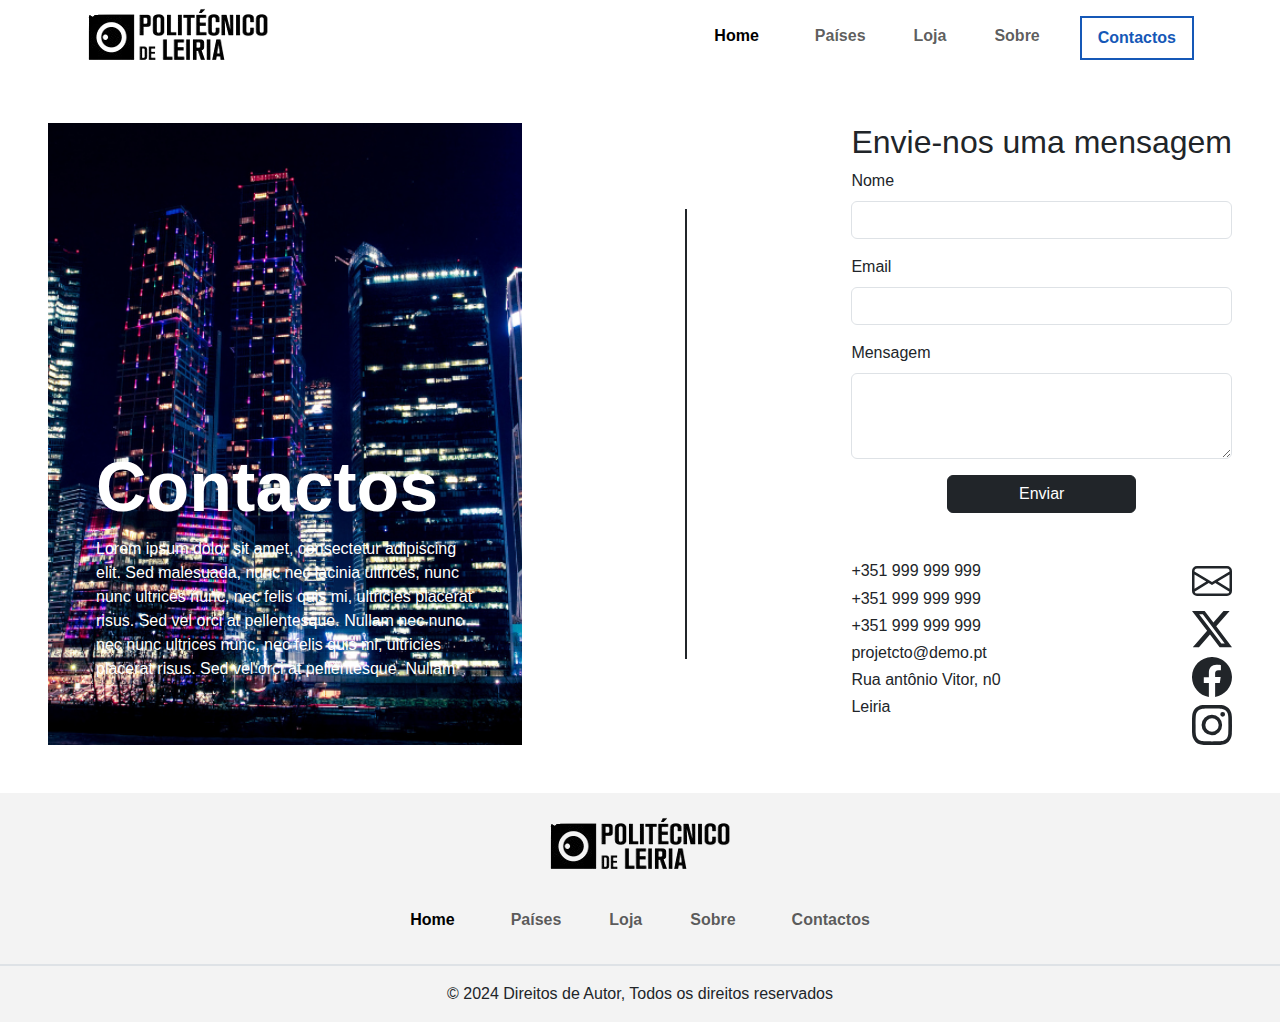
==== contactos.html @ 19bc5bbc ":star: Inicio paises.html" ====
<!DOCTYPE html>
<html>
  <head>
    <meta charset="UTF-8" />
    <meta name="viewport" content="width=device-width, initial-scale=1.0" />
    <title>Descobre os Paises</title>

    <link
      href="https://cdn.jsdelivr.net/npm/bootstrap@5.3.3/dist/css/bootstrap.min.css"
      rel="stylesheet"
    />
    <link rel="stylesheet" href="assets/css/styles.css" />
  </head>

  <body>
    <!-- nav bar menu principal-->
    <nav class="navbar navbar-expand-lg bg-white">
      <div class="container position-relative">
        <div position-absolute start-0>
          <a href="#">
            <img
              src="assets/img/logo.png"
              alt="Instituto Politecnico de Leiria"
          /></a>
        </div>
        <button
          class="navbar-toggler"
          type="button"
          data-bs-toggle="collapse"
          data-bs-target="#navbarNav"
          aria-controls="navbarNav"
          aria-expanded="false"
          aria-label="Toggle navigation"
        >
          <span class="navbar-toggler-icon"></span>
        </button>

        <div class="collapse navbar-collapse">
          <ul id="navbarNav" class="navbar-nav position-absolute end-0 fw-bold">
            <li class="nav-item px-4">
              <a class="nav-link active" aria-current="page" href="#">Home</a>
            </li>
            <li class="nav-item px-3">
              <a class="nav-link" href="#">Países</a>
            </li>
            <li class="nav-item px-3">
              <a class="nav-link" href="#">Loja</a>
            </li>
            <li class="nav-item px-3">
              <a class="nav-link" href="#">Sobre</a>
            </li>
            <li class="nav-item px-3">
              <a id="btcontactos" class="nav-link px-3" href="#">Contactos</a>
            </li>
          </ul>
        </div>
      </div>
    </nav>
    
    
    <!--                                                                 final nav bar -->
    <section class="d-flex flex-column flex-md-row justify-content-between gap-5 p-4 m-4">
        <div class="d-flex flex-column justify-content-end p-5 text-white"
        id="TextoAboutContacto">
          <div>
            <div>
              <h1 id="TextoAboutContactoHeading">Contactos</h1>
            </div>
            <div>
              <p>
                <span class="">
                  Lorem ipsum dolor sit amet, consectetur adipiscing elit. Sed
                  malesuada, nunc nec lacinia ultrices, nunc nunc ultrices nunc, nec
                  felis quis mi, ultricies placerat risus. Sed vel orci at
                  pellentesque. Nullam nec nunc nec nunc ultrices nunc, nec felis quis
                  mi, ultricies placerat risus. Sed vel orci at pellentesque. Nullam
                </span>
              </p>
            </div>
          </div>
        </div>
        <div class="align-content-center">
            <!-- Vertical divider -->
            <div class="border-end border-2 border-dark" id="contactoDivider"></div>
        </div>
        <div>
            <!-- Contactos -->
             <div class="d-flex flex-column">
                <div class="gap-5">
                    <div>
                        <h2>Envie-nos uma mensagem</h2>
                    </div>
                    <form action="contactos.php" method="post">
                        <div class="mb-3">
                            <label for="nome" class="form-label">Nome</label>
                            <input type="text" class="form-control" id="nome" name="nome" required>
                        </div>
                        <div class="mb-3">
                            <label for="email" class="form-label">Email</label>
                            <input type="email" class="form-control" id="email" name="email" required>
                        </div>
                        <div class="mb-3">
                            <label for="mensagem" class="form-label">Mensagem</label>
                            <textarea class="form-control" id="mensagem" name="mensagem" rows="3" required></textarea>
                        </div>
                        <div class="d-flex flex-column align-content-center justify-content-center px-5">
                          <button type="submit" class="btn btn-dark mx-5">Enviar</button>
                        </div>
                    </form>
                </div>
                <div class="d-flex flex-row gap-5 justify-content-between pt-5">
                  <div>
                    <h6>+351 999 999 999</h6>
                    <h6>+351 999 999 999</h6>
                    <h6>+351 999 999 999</h6>
                    <h6>projetcto@demo.pt</h6>
                    <h6>Rua antônio Vitor, n0</h6>
                    <h6>Leiria</h6>
                  </div>
                  <div class="d-flex flex-column gap-2">
                    <div>
                      <svg xmlns="http://www.w3.org/2000/svg" width="40" height="40" fill="currentColor" class="bi bi-envelope" viewBox="0 0 16 16">
                        <path d="M0 4a2 2 0 0 1 2-2h12a2 2 0 0 1 2 2v8a2 2 0 0 1-2 2H2a2 2 0 0 1-2-2zm2-1a1 1 0 0 0-1 1v.217l7 4.2 7-4.2V4a1 1 0 0 0-1-1zm13 2.383-4.708 2.825L15 11.105zm-.034 6.876-5.64-3.471L8 9.583l-1.326-.795-5.64 3.47A1 1 0 0 0 2 13h12a1 1 0 0 0 .966-.741M1 11.105l4.708-2.897L1 5.383z"/>
                      </svg>
                    </div>
                    <div>
                      <svg xmlns="http://www.w3.org/2000/svg" width="40" height="40" fill="currentColor" class="bi bi-twitter-x" viewBox="0 0 16 16">
                        <path d="M12.6.75h2.454l-5.36 6.142L16 15.25h-4.937l-3.867-5.07-4.425 5.07H.316l5.733-6.57L0 .75h5.063l3.495 4.633L12.601.75Zm-.86 13.028h1.36L4.323 2.145H2.865z"/>
                      </svg>
                    </div>
                    <div>
                      <svg xmlns="http://www.w3.org/2000/svg" width="40" height="40" fill="currentColor" class="bi bi-facebook" viewBox="0 0 16 16">
                        <path d="M16 8.049c0-4.446-3.582-8.05-8-8.05C3.58 0-.002 3.603-.002 8.05c0 4.017 2.926 7.347 6.75 7.951v-5.625h-2.03V8.05H6.75V6.275c0-2.017 1.195-3.131 3.022-3.131.876 0 1.791.157 1.791.157v1.98h-1.009c-.993 0-1.303.621-1.303 1.258v1.51h2.218l-.354 2.326H9.25V16c3.824-.604 6.75-3.934 6.75-7.951"/>
                      </svg>
                    </div>
                    <div>
                      <svg xmlns="http://www.w3.org/2000/svg" width="40" height="40" fill="currentColor" class="bi bi-instagram" viewBox="0 0 16 16">
                        <path d="M8 0C5.829 0 5.556.01 4.703.048 3.85.088 3.269.222 2.76.42a3.9 3.9 0 0 0-1.417.923A3.9 3.9 0 0 0 .42 2.76C.222 3.268.087 3.85.048 4.7.01 5.555 0 5.827 0 8.001c0 2.172.01 2.444.048 3.297.04.852.174 1.433.372 1.942.205.526.478.972.923 1.417.444.445.89.719 1.416.923.51.198 1.09.333 1.942.372C5.555 15.99 5.827 16 8 16s2.444-.01 3.298-.048c.851-.04 1.434-.174 1.943-.372a3.9 3.9 0 0 0 1.416-.923c.445-.445.718-.891.923-1.417.197-.509.332-1.09.372-1.942C15.99 10.445 16 10.173 16 8s-.01-2.445-.048-3.299c-.04-.851-.175-1.433-.372-1.941a3.9 3.9 0 0 0-.923-1.417A3.9 3.9 0 0 0 13.24.42c-.51-.198-1.092-.333-1.943-.372C10.443.01 10.172 0 7.998 0zm-.717 1.442h.718c2.136 0 2.389.007 3.232.046.78.035 1.204.166 1.486.275.373.145.64.319.92.599s.453.546.598.92c.11.281.24.705.275 1.485.039.843.047 1.096.047 3.231s-.008 2.389-.047 3.232c-.035.78-.166 1.203-.275 1.485a2.5 2.5 0 0 1-.599.919c-.28.28-.546.453-.92.598-.28.11-.704.24-1.485.276-.843.038-1.096.047-3.232.047s-2.39-.009-3.233-.047c-.78-.036-1.203-.166-1.485-.276a2.5 2.5 0 0 1-.92-.598 2.5 2.5 0 0 1-.6-.92c-.109-.281-.24-.705-.275-1.485-.038-.843-.046-1.096-.046-3.233s.008-2.388.046-3.231c.036-.78.166-1.204.276-1.486.145-.373.319-.64.599-.92s.546-.453.92-.598c.282-.11.705-.24 1.485-.276.738-.034 1.024-.044 2.515-.045zm4.988 1.328a.96.96 0 1 0 0 1.92.96.96 0 0 0 0-1.92m-4.27 1.122a4.109 4.109 0 1 0 0 8.217 4.109 4.109 0 0 0 0-8.217m0 1.441a2.667 2.667 0 1 1 0 5.334 2.667 2.667 0 0 1 0-5.334"/>
                      </svg>
                    </div>
                  </div>
                </div>
             </div>
        </div>
    </section>


    <!--                                                                        footer -->
    <footer>
      <div class="text-center pt-4">
        <a href="#">
          <img src="assets/img/logo.png" alt="Instituto Politecnico de Leiria"
        /></a>
      </div>

      <div class="py-3">
        <!-- menu do footer -->
        <nav class="navbar navbar-expand-lg d-flex">
          <div class="container-fluid">
            <div class="collapse navbar-collapse justify-content-center">
              <ul id="navbarNav" class="navbar-nav fw-bold">
                <li class="nav-item px-4">
                  <a class="nav-link active" aria-current="page" href="#"
                    >Home</a
                  >
                </li>
                <li class="nav-item px-3">
                  <a class="nav-link" href="#">Países</a>
                </li>
                <li class="nav-item px-3">
                  <a class="nav-link" href="#">Loja</a>
                </li>
                <li class="nav-item px-3">
                  <a class="nav-link" href="#">Sobre</a>
                </li>
                <li class="nav-item px-3">
                  <a class="nav-link px-3" href="#">Contactos</a>
                </li>
              </ul>
            </div>
          </div>
        </nav>
      </div>

      <div>
        <!-- link das redes sociais -->
      </div>

      <div class="text-center border-top border-2 py-3">
        <!-- rodape de direitos de autor -->
        <span>© 2024 Direitos de Autor, Todos os direitos reservados</span>
      </div>
    </footer>
    <script src="https://cdn.jsdelivr.net/npm/@popperjs/core@2.11.8/dist/umd/popper.min.js"></script>
    <script src="https://cdn.jsdelivr.net/npm/bootstrap@5.3.3/dist/js/bootstrap.min.js"></script>
  </body>
</html>
---- assets/css/styles.css ----
body{
    font-family: 'Century Gothic', 'Gill Sans MT', Calibri, 'Trebuchet MS', sans-serif;
} 

h1{
    font-size: 70px;
    font-weight: bold;
}

#navbarNav{
    color: #1558B7; 
    background: #fff; 
    
}
#navbarNav :hover{
    color: #1558B7;
}

#btcontactos {
    color: #1558B7;
    background: #fff;
    border: 2px solid #1558B7;
    
}

#btcontactos:hover { 
    background: #1558B7;
    color: #ffffff;
}

.btnazul {
    color: #1558B7;
    background: #fff;
    border: 2px solid #1558B7;
    border-radius: 0%;
}

.btnazul:hover { 
    background: #1558B7;
    color: #ffffff;
}

/* +++++++++++++++++++++++++++++++++++++++++++++++++++++++++++++++ */

.carousel-inner { 
    height: 80vh; 
    max-height: 80vh;
}



#carrocel1 {
    background: #000;
}

.imagem-slide img { 
    max-width: 100%; 
    max-height: 100%; 
    object-fit: contain; /* Contém a imagem dentro da div */ 
}


#carrocel1 img{
    max-width: 100%;
    height: auto;
    max-height: 100%;  
} 

#carrocel2 {
    background: #EDEDED;
}

#btnslide1{
    border-radius: 0%;
    border: 2px solid #fff;
    background: #000;
}

#btnslide1:hover{
    border-radius: 0%;
    border: 2px solid #fff;
    color: #000;
    background: #fff;
}

#btnslide2{
    border-radius: 0%;
    border: 2px solid #1558B7;
    background: #EDEDED;
    color: #1558B7;
}

#btnslide2:hover{
    border-radius: 0%;
    border: 2px solid #1558B7;
    background: #1558B7;
    color: #fff;
}

/* *********************************************final do slide********************************* */

/* ******************************************************cards********************************** */

.card:hover{
    border-color: #1558B7;
}

/* ********************************************final dos cards*********************************** */


/* ******************************************************css do footer************************ */
footer{
    background: #F3F3F3;
}
footer nav li{
    background: #F3F3F3;
}

#imagemfundo{
    width: 100%;
    height: auto;
}   


/* *************************************************** secção EXPLORA MUNDO **************************** */
#explorarmundo{
    background-image: url('../img/cidadenoite.jpg');
    background-size: cover;
    background-position: center;
    display: flex; 
    align-items: center;
    justify-content: center;
    height: 600px;
    display: flex; align-items: center; 
}





/* *************************************************** Contactos  **************************** */
#TextoAboutContacto {
    background-image: url('/assets/img/imagem_contactos.png');
    background-size: cover;
    background-position: center;
    background-repeat: no-repeat;
    display: flex;
    align-items: start;
    justify-content: end;
    max-width: 40%;
}

#contactoDivider {
    height: 50vh;
}

/* Mobile media querye */
@media (max-width: 1092px) {
    #TextoAboutContacto {
        /* background-image: none; */
        font-size: small;
        max-width: 100%;
    }

    #TextoAboutContactoHeading {
        font-size: 40px;
    }

    #contactoDivider {
        display: none;
    }
}
/* *************************************************** Contactos  **************************** */
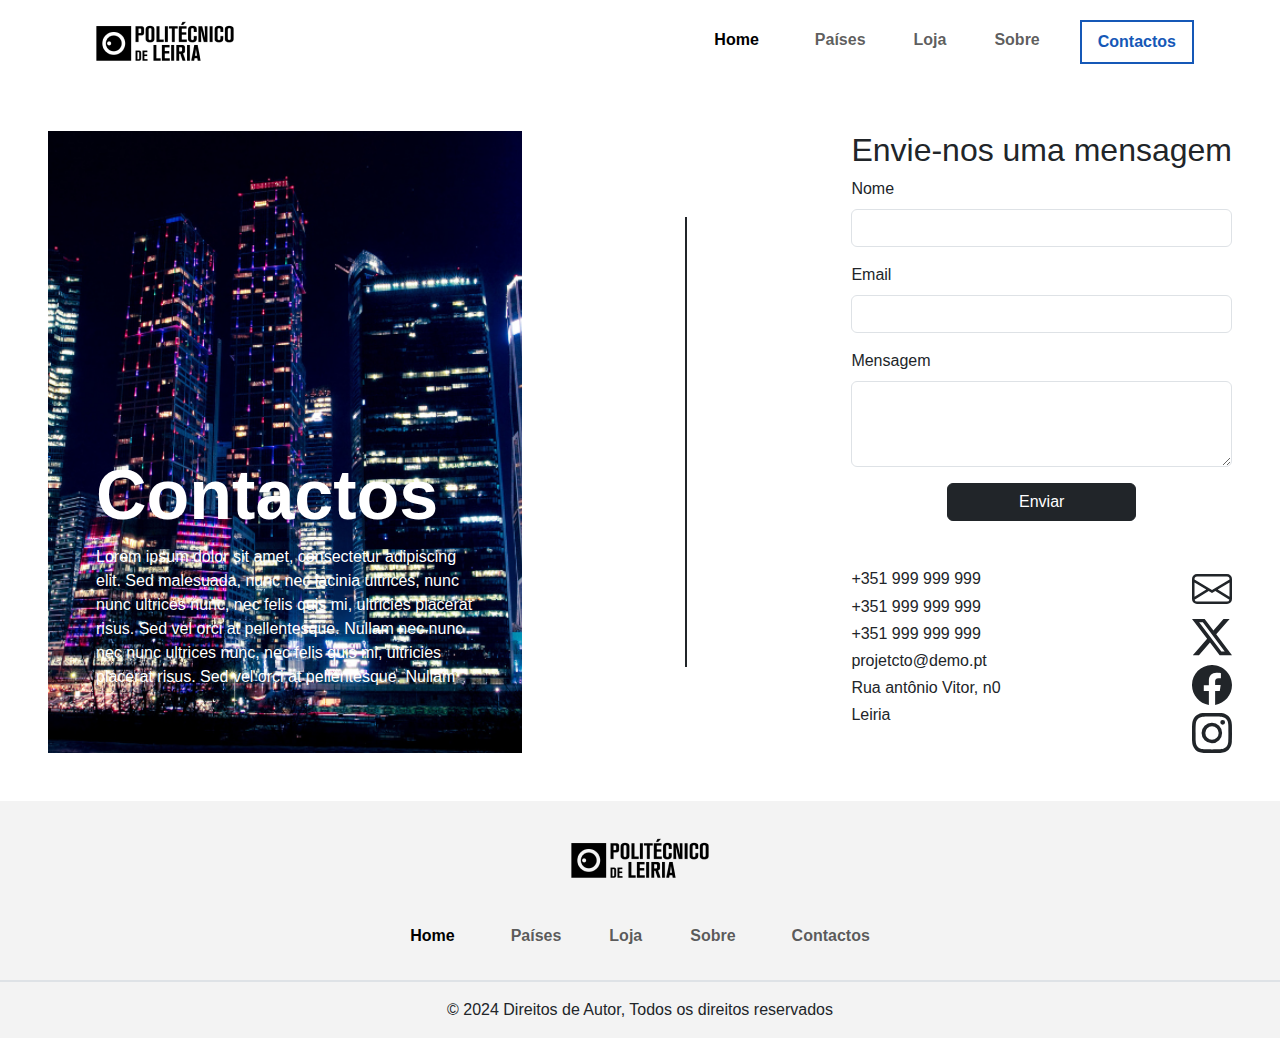
==== commit 8feec060: "atualizado a 15-12-2024" ====
--- a/contactos.html
+++ b/contactos.html
@@ -1,197 +1,197 @@
-<!DOCTYPE html>
-<html>
-  <head>
-    <meta charset="UTF-8" />
-    <meta name="viewport" content="width=device-width, initial-scale=1.0" />
-    <title>Descobre os Paises</title>
-
-    <link
-      href="https://cdn.jsdelivr.net/npm/bootstrap@5.3.3/dist/css/bootstrap.min.css"
-      rel="stylesheet"
-    />
-    <link rel="stylesheet" href="assets/css/styles.css" />
-  </head>
-
-  <body>
-    <!-- nav bar menu principal-->
-    <nav class="navbar navbar-expand-lg bg-white">
-      <div class="container position-relative">
-        <div position-absolute start-0>
-          <a href="#">
-            <img
-              src="assets/img/logo.png"
-              alt="Instituto Politecnico de Leiria"
-          /></a>
-        </div>
-        <button
-          class="navbar-toggler"
-          type="button"
-          data-bs-toggle="collapse"
-          data-bs-target="#navbarNav"
-          aria-controls="navbarNav"
-          aria-expanded="false"
-          aria-label="Toggle navigation"
-        >
-          <span class="navbar-toggler-icon"></span>
-        </button>
-
-        <div class="collapse navbar-collapse">
-          <ul id="navbarNav" class="navbar-nav position-absolute end-0 fw-bold">
-            <li class="nav-item px-4">
-              <a class="nav-link active" aria-current="page" href="#">Home</a>
-            </li>
-            <li class="nav-item px-3">
-              <a class="nav-link" href="#">Países</a>
-            </li>
-            <li class="nav-item px-3">
-              <a class="nav-link" href="#">Loja</a>
-            </li>
-            <li class="nav-item px-3">
-              <a class="nav-link" href="#">Sobre</a>
-            </li>
-            <li class="nav-item px-3">
-              <a id="btcontactos" class="nav-link px-3" href="#">Contactos</a>
-            </li>
-          </ul>
-        </div>
-      </div>
-    </nav>
-    
-    
-    <!--                                                                 final nav bar -->
-    <section class="d-flex flex-column flex-md-row justify-content-between gap-5 p-4 m-4">
-        <div class="d-flex flex-column justify-content-end p-5 text-white"
-        id="TextoAboutContacto">
-          <div>
-            <div>
-              <h1 id="TextoAboutContactoHeading">Contactos</h1>
-            </div>
-            <div>
-              <p>
-                <span class="">
-                  Lorem ipsum dolor sit amet, consectetur adipiscing elit. Sed
-                  malesuada, nunc nec lacinia ultrices, nunc nunc ultrices nunc, nec
-                  felis quis mi, ultricies placerat risus. Sed vel orci at
-                  pellentesque. Nullam nec nunc nec nunc ultrices nunc, nec felis quis
-                  mi, ultricies placerat risus. Sed vel orci at pellentesque. Nullam
-                </span>
-              </p>
-            </div>
-          </div>
-        </div>
-        <div class="align-content-center">
-            <!-- Vertical divider -->
-            <div class="border-end border-2 border-dark" id="contactoDivider"></div>
-        </div>
-        <div>
-            <!-- Contactos -->
-             <div class="d-flex flex-column">
-                <div class="gap-5">
-                    <div>
-                        <h2>Envie-nos uma mensagem</h2>
-                    </div>
-                    <form action="contactos.php" method="post">
-                        <div class="mb-3">
-                            <label for="nome" class="form-label">Nome</label>
-                            <input type="text" class="form-control" id="nome" name="nome" required>
-                        </div>
-                        <div class="mb-3">
-                            <label for="email" class="form-label">Email</label>
-                            <input type="email" class="form-control" id="email" name="email" required>
-                        </div>
-                        <div class="mb-3">
-                            <label for="mensagem" class="form-label">Mensagem</label>
-                            <textarea class="form-control" id="mensagem" name="mensagem" rows="3" required></textarea>
-                        </div>
-                        <div class="d-flex flex-column align-content-center justify-content-center px-5">
-                          <button type="submit" class="btn btn-dark mx-5">Enviar</button>
-                        </div>
-                    </form>
-                </div>
-                <div class="d-flex flex-row gap-5 justify-content-between pt-5">
-                  <div>
-                    <h6>+351 999 999 999</h6>
-                    <h6>+351 999 999 999</h6>
-                    <h6>+351 999 999 999</h6>
-                    <h6>projetcto@demo.pt</h6>
-                    <h6>Rua antônio Vitor, n0</h6>
-                    <h6>Leiria</h6>
-                  </div>
-                  <div class="d-flex flex-column gap-2">
-                    <div>
-                      <svg xmlns="http://www.w3.org/2000/svg" width="40" height="40" fill="currentColor" class="bi bi-envelope" viewBox="0 0 16 16">
-                        <path d="M0 4a2 2 0 0 1 2-2h12a2 2 0 0 1 2 2v8a2 2 0 0 1-2 2H2a2 2 0 0 1-2-2zm2-1a1 1 0 0 0-1 1v.217l7 4.2 7-4.2V4a1 1 0 0 0-1-1zm13 2.383-4.708 2.825L15 11.105zm-.034 6.876-5.64-3.471L8 9.583l-1.326-.795-5.64 3.47A1 1 0 0 0 2 13h12a1 1 0 0 0 .966-.741M1 11.105l4.708-2.897L1 5.383z"/>
-                      </svg>
-                    </div>
-                    <div>
-                      <svg xmlns="http://www.w3.org/2000/svg" width="40" height="40" fill="currentColor" class="bi bi-twitter-x" viewBox="0 0 16 16">
-                        <path d="M12.6.75h2.454l-5.36 6.142L16 15.25h-4.937l-3.867-5.07-4.425 5.07H.316l5.733-6.57L0 .75h5.063l3.495 4.633L12.601.75Zm-.86 13.028h1.36L4.323 2.145H2.865z"/>
-                      </svg>
-                    </div>
-                    <div>
-                      <svg xmlns="http://www.w3.org/2000/svg" width="40" height="40" fill="currentColor" class="bi bi-facebook" viewBox="0 0 16 16">
-                        <path d="M16 8.049c0-4.446-3.582-8.05-8-8.05C3.58 0-.002 3.603-.002 8.05c0 4.017 2.926 7.347 6.75 7.951v-5.625h-2.03V8.05H6.75V6.275c0-2.017 1.195-3.131 3.022-3.131.876 0 1.791.157 1.791.157v1.98h-1.009c-.993 0-1.303.621-1.303 1.258v1.51h2.218l-.354 2.326H9.25V16c3.824-.604 6.75-3.934 6.75-7.951"/>
-                      </svg>
-                    </div>
-                    <div>
-                      <svg xmlns="http://www.w3.org/2000/svg" width="40" height="40" fill="currentColor" class="bi bi-instagram" viewBox="0 0 16 16">
-                        <path d="M8 0C5.829 0 5.556.01 4.703.048 3.85.088 3.269.222 2.76.42a3.9 3.9 0 0 0-1.417.923A3.9 3.9 0 0 0 .42 2.76C.222 3.268.087 3.85.048 4.7.01 5.555 0 5.827 0 8.001c0 2.172.01 2.444.048 3.297.04.852.174 1.433.372 1.942.205.526.478.972.923 1.417.444.445.89.719 1.416.923.51.198 1.09.333 1.942.372C5.555 15.99 5.827 16 8 16s2.444-.01 3.298-.048c.851-.04 1.434-.174 1.943-.372a3.9 3.9 0 0 0 1.416-.923c.445-.445.718-.891.923-1.417.197-.509.332-1.09.372-1.942C15.99 10.445 16 10.173 16 8s-.01-2.445-.048-3.299c-.04-.851-.175-1.433-.372-1.941a3.9 3.9 0 0 0-.923-1.417A3.9 3.9 0 0 0 13.24.42c-.51-.198-1.092-.333-1.943-.372C10.443.01 10.172 0 7.998 0zm-.717 1.442h.718c2.136 0 2.389.007 3.232.046.78.035 1.204.166 1.486.275.373.145.64.319.92.599s.453.546.598.92c.11.281.24.705.275 1.485.039.843.047 1.096.047 3.231s-.008 2.389-.047 3.232c-.035.78-.166 1.203-.275 1.485a2.5 2.5 0 0 1-.599.919c-.28.28-.546.453-.92.598-.28.11-.704.24-1.485.276-.843.038-1.096.047-3.232.047s-2.39-.009-3.233-.047c-.78-.036-1.203-.166-1.485-.276a2.5 2.5 0 0 1-.92-.598 2.5 2.5 0 0 1-.6-.92c-.109-.281-.24-.705-.275-1.485-.038-.843-.046-1.096-.046-3.233s.008-2.388.046-3.231c.036-.78.166-1.204.276-1.486.145-.373.319-.64.599-.92s.546-.453.92-.598c.282-.11.705-.24 1.485-.276.738-.034 1.024-.044 2.515-.045zm4.988 1.328a.96.96 0 1 0 0 1.92.96.96 0 0 0 0-1.92m-4.27 1.122a4.109 4.109 0 1 0 0 8.217 4.109 4.109 0 0 0 0-8.217m0 1.441a2.667 2.667 0 1 1 0 5.334 2.667 2.667 0 0 1 0-5.334"/>
-                      </svg>
-                    </div>
-                  </div>
-                </div>
-             </div>
-        </div>
-    </section>
-
-
-    <!--                                                                        footer -->
-    <footer>
-      <div class="text-center pt-4">
-        <a href="#">
-          <img src="assets/img/logo.png" alt="Instituto Politecnico de Leiria"
-        /></a>
-      </div>
-
-      <div class="py-3">
-        <!-- menu do footer -->
-        <nav class="navbar navbar-expand-lg d-flex">
-          <div class="container-fluid">
-            <div class="collapse navbar-collapse justify-content-center">
-              <ul id="navbarNav" class="navbar-nav fw-bold">
-                <li class="nav-item px-4">
-                  <a class="nav-link active" aria-current="page" href="#"
-                    >Home</a
-                  >
-                </li>
-                <li class="nav-item px-3">
-                  <a class="nav-link" href="#">Países</a>
-                </li>
-                <li class="nav-item px-3">
-                  <a class="nav-link" href="#">Loja</a>
-                </li>
-                <li class="nav-item px-3">
-                  <a class="nav-link" href="#">Sobre</a>
-                </li>
-                <li class="nav-item px-3">
-                  <a class="nav-link px-3" href="#">Contactos</a>
-                </li>
-              </ul>
-            </div>
-          </div>
-        </nav>
-      </div>
-
-      <div>
-        <!-- link das redes sociais -->
-      </div>
-
-      <div class="text-center border-top border-2 py-3">
-        <!-- rodape de direitos de autor -->
-        <span>© 2024 Direitos de Autor, Todos os direitos reservados</span>
-      </div>
-    </footer>
-    <script src="https://cdn.jsdelivr.net/npm/@popperjs/core@2.11.8/dist/umd/popper.min.js"></script>
-    <script src="https://cdn.jsdelivr.net/npm/bootstrap@5.3.3/dist/js/bootstrap.min.js"></script>
-  </body>
-</html>
+<!DOCTYPE html>
+<html>
+  <head>
+    <meta charset="UTF-8" />
+    <meta name="viewport" content="width=device-width, initial-scale=1.0" />
+    <title>Descobre os Paises</title>
+
+    <link
+      href="https://cdn.jsdelivr.net/npm/bootstrap@5.3.3/dist/css/bootstrap.min.css"
+      rel="stylesheet"
+    />
+    <link rel="stylesheet" href="assets/css/styles.css" />
+  </head>
+
+  <body>
+    <!-- nav bar menu principal-->
+    <nav class="navbar navbar-expand-lg bg-white">
+      <div class="container position-relative">
+        <div position-absolute start-0>
+          <a href="#">
+            <img
+              src="assets/img/logo.png"
+              alt="Instituto Politecnico de Leiria"
+          /></a>
+        </div>
+        <button
+          class="navbar-toggler"
+          type="button"
+          data-bs-toggle="collapse"
+          data-bs-target="#navbarNav"
+          aria-controls="navbarNav"
+          aria-expanded="false"
+          aria-label="Toggle navigation"
+        >
+          <span class="navbar-toggler-icon"></span>
+        </button>
+
+        <div class="collapse navbar-collapse">
+          <ul id="navbarNav" class="navbar-nav position-absolute end-0 fw-bold">
+            <li class="nav-item px-4">
+              <a class="nav-link active" aria-current="page" href="#">Home</a>
+            </li>
+            <li class="nav-item px-3">
+              <a class="nav-link" href="#">Países</a>
+            </li>
+            <li class="nav-item px-3">
+              <a class="nav-link" href="#">Loja</a>
+            </li>
+            <li class="nav-item px-3">
+              <a class="nav-link" href="#">Sobre</a>
+            </li>
+            <li class="nav-item px-3">
+              <a id="btcontactos" class="nav-link px-3" href="#">Contactos</a>
+            </li>
+          </ul>
+        </div>
+      </div>
+    </nav>
+    
+    
+    <!--                                                                 final nav bar -->
+    <section class="d-flex flex-column flex-md-row justify-content-between gap-5 p-4 m-4">
+        <div class="d-flex flex-column justify-content-end p-5 text-white"
+        id="TextoAboutContacto">
+          <div>
+            <div>
+              <h1 id="TextoAboutContactoHeading">Contactos</h1>
+            </div>
+            <div>
+              <p>
+                <span class="">
+                  Lorem ipsum dolor sit amet, consectetur adipiscing elit. Sed
+                  malesuada, nunc nec lacinia ultrices, nunc nunc ultrices nunc, nec
+                  felis quis mi, ultricies placerat risus. Sed vel orci at
+                  pellentesque. Nullam nec nunc nec nunc ultrices nunc, nec felis quis
+                  mi, ultricies placerat risus. Sed vel orci at pellentesque. Nullam
+                </span>
+              </p>
+            </div>
+          </div>
+        </div>
+        <div class="align-content-center">
+            <!-- Vertical divider -->
+            <div class="border-end border-2 border-dark" id="contactoDivider"></div>
+        </div>
+        <div>
+            <!-- Contactos -->
+             <div class="d-flex flex-column">
+                <div class="gap-5">
+                    <div>
+                        <h2>Envie-nos uma mensagem</h2>
+                    </div>
+                    <form action="contactos.php" method="post">
+                        <div class="mb-3">
+                            <label for="nome" class="form-label">Nome</label>
+                            <input type="text" class="form-control" id="nome" name="nome" required>
+                        </div>
+                        <div class="mb-3">
+                            <label for="email" class="form-label">Email</label>
+                            <input type="email" class="form-control" id="email" name="email" required>
+                        </div>
+                        <div class="mb-3">
+                            <label for="mensagem" class="form-label">Mensagem</label>
+                            <textarea class="form-control" id="mensagem" name="mensagem" rows="3" required></textarea>
+                        </div>
+                        <div class="d-flex flex-column align-content-center justify-content-center px-5">
+                          <button type="submit" class="btn btn-dark mx-5">Enviar</button>
+                        </div>
+                    </form>
+                </div>
+                <div class="d-flex flex-row gap-5 justify-content-between pt-5">
+                  <div>
+                    <h6>+351 999 999 999</h6>
+                    <h6>+351 999 999 999</h6>
+                    <h6>+351 999 999 999</h6>
+                    <h6>projetcto@demo.pt</h6>
+                    <h6>Rua antônio Vitor, n0</h6>
+                    <h6>Leiria</h6>
+                  </div>
+                  <div class="d-flex flex-column gap-2">
+                    <div>
+                      <svg xmlns="http://www.w3.org/2000/svg" width="40" height="40" fill="currentColor" class="bi bi-envelope" viewBox="0 0 16 16">
+                        <path d="M0 4a2 2 0 0 1 2-2h12a2 2 0 0 1 2 2v8a2 2 0 0 1-2 2H2a2 2 0 0 1-2-2zm2-1a1 1 0 0 0-1 1v.217l7 4.2 7-4.2V4a1 1 0 0 0-1-1zm13 2.383-4.708 2.825L15 11.105zm-.034 6.876-5.64-3.471L8 9.583l-1.326-.795-5.64 3.47A1 1 0 0 0 2 13h12a1 1 0 0 0 .966-.741M1 11.105l4.708-2.897L1 5.383z"/>
+                      </svg>
+                    </div>
+                    <div>
+                      <svg xmlns="http://www.w3.org/2000/svg" width="40" height="40" fill="currentColor" class="bi bi-twitter-x" viewBox="0 0 16 16">
+                        <path d="M12.6.75h2.454l-5.36 6.142L16 15.25h-4.937l-3.867-5.07-4.425 5.07H.316l5.733-6.57L0 .75h5.063l3.495 4.633L12.601.75Zm-.86 13.028h1.36L4.323 2.145H2.865z"/>
+                      </svg>
+                    </div>
+                    <div>
+                      <svg xmlns="http://www.w3.org/2000/svg" width="40" height="40" fill="currentColor" class="bi bi-facebook" viewBox="0 0 16 16">
+                        <path d="M16 8.049c0-4.446-3.582-8.05-8-8.05C3.58 0-.002 3.603-.002 8.05c0 4.017 2.926 7.347 6.75 7.951v-5.625h-2.03V8.05H6.75V6.275c0-2.017 1.195-3.131 3.022-3.131.876 0 1.791.157 1.791.157v1.98h-1.009c-.993 0-1.303.621-1.303 1.258v1.51h2.218l-.354 2.326H9.25V16c3.824-.604 6.75-3.934 6.75-7.951"/>
+                      </svg>
+                    </div>
+                    <div>
+                      <svg xmlns="http://www.w3.org/2000/svg" width="40" height="40" fill="currentColor" class="bi bi-instagram" viewBox="0 0 16 16">
+                        <path d="M8 0C5.829 0 5.556.01 4.703.048 3.85.088 3.269.222 2.76.42a3.9 3.9 0 0 0-1.417.923A3.9 3.9 0 0 0 .42 2.76C.222 3.268.087 3.85.048 4.7.01 5.555 0 5.827 0 8.001c0 2.172.01 2.444.048 3.297.04.852.174 1.433.372 1.942.205.526.478.972.923 1.417.444.445.89.719 1.416.923.51.198 1.09.333 1.942.372C5.555 15.99 5.827 16 8 16s2.444-.01 3.298-.048c.851-.04 1.434-.174 1.943-.372a3.9 3.9 0 0 0 1.416-.923c.445-.445.718-.891.923-1.417.197-.509.332-1.09.372-1.942C15.99 10.445 16 10.173 16 8s-.01-2.445-.048-3.299c-.04-.851-.175-1.433-.372-1.941a3.9 3.9 0 0 0-.923-1.417A3.9 3.9 0 0 0 13.24.42c-.51-.198-1.092-.333-1.943-.372C10.443.01 10.172 0 7.998 0zm-.717 1.442h.718c2.136 0 2.389.007 3.232.046.78.035 1.204.166 1.486.275.373.145.64.319.92.599s.453.546.598.92c.11.281.24.705.275 1.485.039.843.047 1.096.047 3.231s-.008 2.389-.047 3.232c-.035.78-.166 1.203-.275 1.485a2.5 2.5 0 0 1-.599.919c-.28.28-.546.453-.92.598-.28.11-.704.24-1.485.276-.843.038-1.096.047-3.232.047s-2.39-.009-3.233-.047c-.78-.036-1.203-.166-1.485-.276a2.5 2.5 0 0 1-.92-.598 2.5 2.5 0 0 1-.6-.92c-.109-.281-.24-.705-.275-1.485-.038-.843-.046-1.096-.046-3.233s.008-2.388.046-3.231c.036-.78.166-1.204.276-1.486.145-.373.319-.64.599-.92s.546-.453.92-.598c.282-.11.705-.24 1.485-.276.738-.034 1.024-.044 2.515-.045zm4.988 1.328a.96.96 0 1 0 0 1.92.96.96 0 0 0 0-1.92m-4.27 1.122a4.109 4.109 0 1 0 0 8.217 4.109 4.109 0 0 0 0-8.217m0 1.441a2.667 2.667 0 1 1 0 5.334 2.667 2.667 0 0 1 0-5.334"/>
+                      </svg>
+                    </div>
+                  </div>
+                </div>
+             </div>
+        </div>
+    </section>
+
+
+    <!--                                                                        footer -->
+    <footer>
+      <div class="text-center pt-4">
+        <a href="#">
+          <img src="assets/img/logo.png" alt="Instituto Politecnico de Leiria"
+        /></a>
+      </div>
+
+      <div class="py-3">
+        <!-- menu do footer -->
+        <nav class="navbar navbar-expand-lg d-flex">
+          <div class="container-fluid">
+            <div class="collapse navbar-collapse justify-content-center">
+              <ul id="navbarNav" class="navbar-nav fw-bold">
+                <li class="nav-item px-4">
+                  <a class="nav-link active" aria-current="page" href="#"
+                    >Home</a
+                  >
+                </li>
+                <li class="nav-item px-3">
+                  <a class="nav-link" href="#">Países</a>
+                </li>
+                <li class="nav-item px-3">
+                  <a class="nav-link" href="#">Loja</a>
+                </li>
+                <li class="nav-item px-3">
+                  <a class="nav-link" href="#">Sobre</a>
+                </li>
+                <li class="nav-item px-3">
+                  <a class="nav-link px-3" href="#">Contactos</a>
+                </li>
+              </ul>
+            </div>
+          </div>
+        </nav>
+      </div>
+
+      <div>
+        <!-- link das redes sociais -->
+      </div>
+
+      <div class="text-center border-top border-2 py-3">
+        <!-- rodape de direitos de autor -->
+        <span>© 2024 Direitos de Autor, Todos os direitos reservados</span>
+      </div>
+    </footer>
+    <script src="https://cdn.jsdelivr.net/npm/@popperjs/core@2.11.8/dist/umd/popper.min.js"></script>
+    <script src="https://cdn.jsdelivr.net/npm/bootstrap@5.3.3/dist/js/bootstrap.min.js"></script>
+  </body>
+</html>
--- a/assets/css/styles.css
+++ b/assets/css/styles.css
@@ -42,11 +42,22 @@
 
 /* +++++++++++++++++++++++++++++++++++++++++++++++++++++++++++++++ */
 
+.carousel-control-prev{
+    width: 5%;
+}
+.carousel-control-next{
+    width: 5%;
+}
+
+
 .carousel-inner { 
     height: 80vh; 
     max-height: 80vh;
 }
 
+.iconCarrocel{
+    color: #1559B7;
+}
 
 
 #carrocel1 {
@@ -97,7 +108,16 @@
     color: #fff;
 }
 
+
+
 /* *********************************************final do slide********************************* */
+
+
+
+
+
+
+
 
 /* ******************************************************cards********************************** */
 
@@ -105,6 +125,20 @@
     border-color: #1558B7;
 }
 
+.cardPais{
+    width: 335px;
+    height: 313px;
+}
+
+.cardPais .imagemCard{    /* isto não esta bem a imagem fica com tamanhos descontrolados*/
+    max-width: 100%;
+    max-height: 100%;
+    /* width: 288px;
+    height: 199.17px; */
+    object-fit: contain; 
+    object-position: center;
+
+}
 /* ********************************************final dos cards*********************************** */
 
 
@@ -121,10 +155,32 @@
     height: auto;
 }   
 
+.listaRS{
+    list-style-type: none; 
+    padding: 10px; 
+    /* margin: 10px;  */
+    display: flex; 
+
+}
+
+#btnexplora{
+    color: #000;
+    background: #fff;
+    border-radius: 0%;
+    border: 1px solid #fff;
+}
+
+#btnexplora:hover{
+    color: #fff;
+    background-color: transparent;
+    border-radius: 0%;
+    border: 1px solid #fff;
+}
+
 
 /* *************************************************** secção EXPLORA MUNDO **************************** */
 #explorarmundo{
-    background-image: url('../img/cidadenoite.jpg');
+    background-image: url('../img/cidade2.jpg');
     background-size: cover;
     background-position: center;
     display: flex; 
@@ -136,7 +192,27 @@
 
 
 
-
+/* *******************************************secção contactos da homepage************************************ */
+
+.cardContactos{
+    border: 1px solid rgba(0, 0, 0, 0.1);
+    
+}
+
+.cardContactos:hover{
+    box-shadow:  0px 4px 34px 0px rgba(0,0,0,0.15);
+    border: 0px solid #000;
+    
+}
+
+.cardContactos:hover .btContactos{
+    background: #1558B7;
+    color: #ffffff;
+    
+}
+
+
+/* ******************************************************************************************************** */
 
 /* *************************************************** Contactos  **************************** */
 #TextoAboutContacto {
@@ -170,4 +246,68 @@
         display: none;
     }
 }
-/* *************************************************** Contactos  **************************** */+/* *************************************************** Contactos  **************************** */
+
+
+
+
+
+
+
+
+
+/* *************************************************** Sobre **************************** */
+#textoHeader {
+    word-wrap: break-word;
+    text-align: center;
+}
+
+#titulo {
+    font-weight: bold;
+}
+
+#subtitulo {
+    max-width: 60%;
+}
+
+#descricaoHeader {
+    max-width: 70%;
+}
+
+#texto h2 {
+    font-weight: bold;
+    font-size: 55px;
+}
+
+#texto {
+    font-size: 30px;
+    background-color: #fff;
+    text-shadow: 0 0 5px #fff, 0 0 5px;
+}
+
+#imagemProjeto img {
+    background-color: #000;
+    opacity: 0.80;
+    width: 100vw; /* Full width of the viewport */
+}
+
+.full-page-image {
+    max-height: calc(100vh - 50px);
+    min-height: calc(100vh - 150px);
+    object-fit: cover; /* Ensures the image covers the entire area without distortion */
+}
+
+#historiaProjeto .position-absolute {
+    position: absolute;
+    top: 50%;
+    left: 50%;
+    transform: translate(-50%, -50%);
+    color: white; /* Text color */
+    text-align: center; /* Center the text */
+    padding: 10px; /* Add padding */
+    background-color: rgba(0, 0, 0, 0.5); /* Semi-transparent background for readability */
+    border-radius: 10px; /* Rounded corners */
+}
+
+
+/* *************************************************** Sobre **************************** */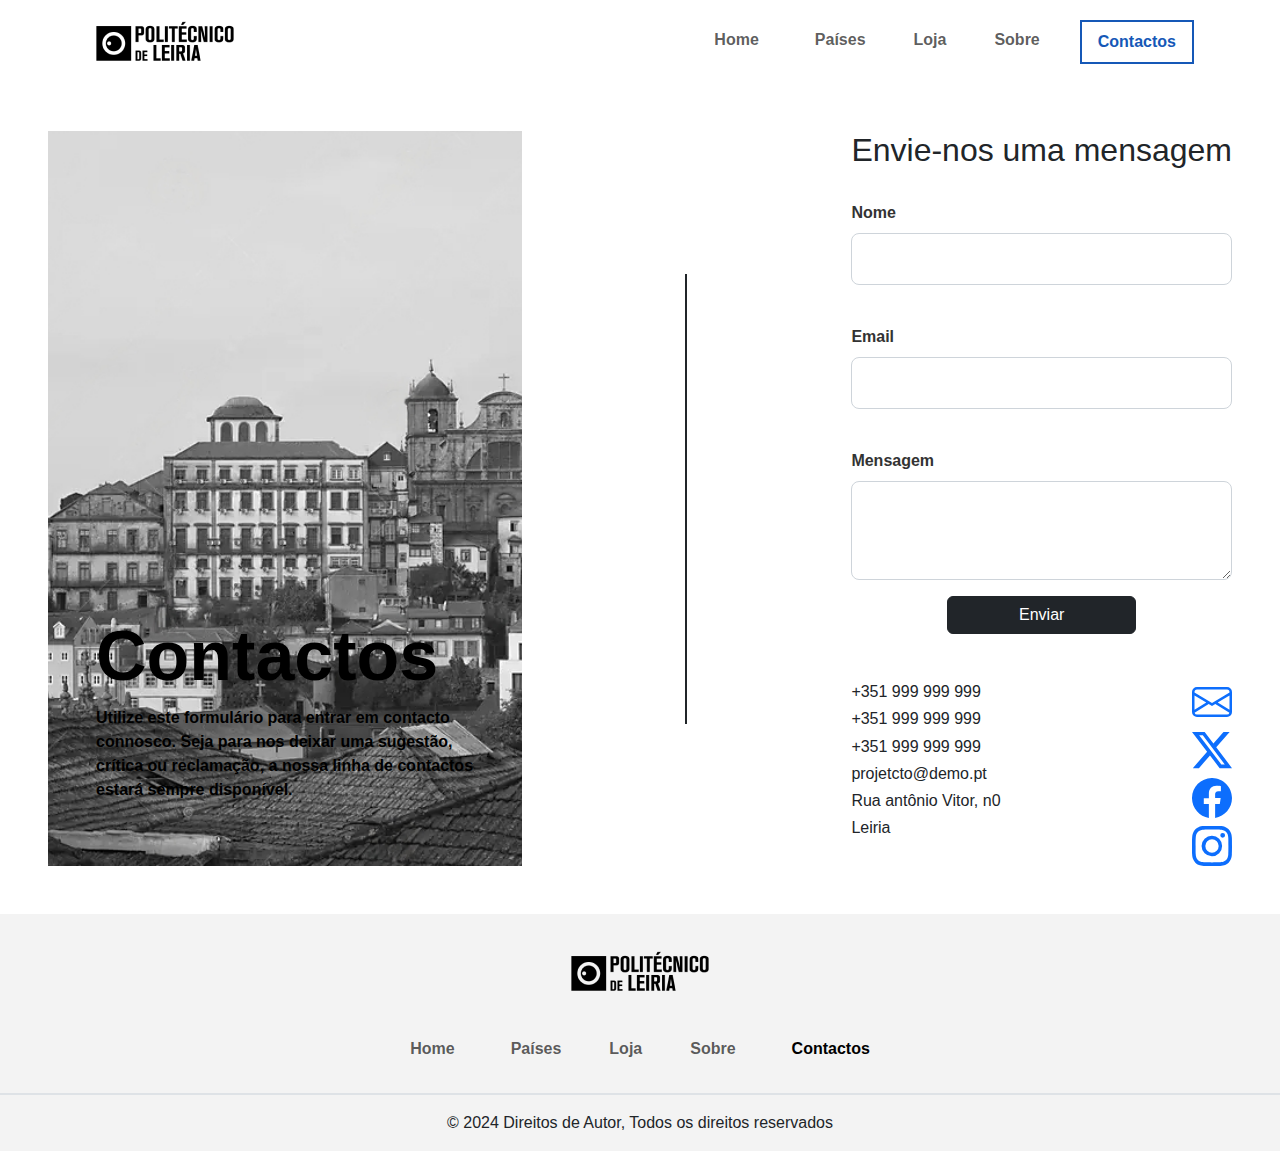
==== commit ae17ef00: "Detalhes países completo, sobre completo, contactos completo." ====
--- a/contactos.html
+++ b/contactos.html
@@ -3,7 +3,7 @@
   <head>
     <meta charset="UTF-8" />
     <meta name="viewport" content="width=device-width, initial-scale=1.0" />
-    <title>Descobre os Paises</title>
+    <title>Contacta-nos</title>
 
     <link
       href="https://cdn.jsdelivr.net/npm/bootstrap@5.3.3/dist/css/bootstrap.min.css"
@@ -38,19 +38,19 @@
         <div class="collapse navbar-collapse">
           <ul id="navbarNav" class="navbar-nav position-absolute end-0 fw-bold">
             <li class="nav-item px-4">
-              <a class="nav-link active" aria-current="page" href="#">Home</a>
-            </li>
-            <li class="nav-item px-3">
-              <a class="nav-link" href="#">Países</a>
+              <a class="nav-link" href="index.html">Home</a>
+            </li>
+            <li class="nav-item px-3">
+              <a class="nav-link" href="paises.html">Países</a>
             </li>
             <li class="nav-item px-3">
               <a class="nav-link" href="#">Loja</a>
             </li>
             <li class="nav-item px-3">
-              <a class="nav-link" href="#">Sobre</a>
-            </li>
-            <li class="nav-item px-3">
-              <a id="btcontactos" class="nav-link px-3" href="#">Contactos</a>
+              <a class="nav-link" href="sobre.html">Sobre</a>
+            </li>
+            <li class="nav-item px-3">
+              <a id="btcontactos" class="nav-link px-3 active" href="contactos.html" aria-current="page">Contactos</a>
             </li>
           </ul>
         </div>
@@ -68,12 +68,9 @@
             </div>
             <div>
               <p>
-                <span class="">
-                  Lorem ipsum dolor sit amet, consectetur adipiscing elit. Sed
-                  malesuada, nunc nec lacinia ultrices, nunc nunc ultrices nunc, nec
-                  felis quis mi, ultricies placerat risus. Sed vel orci at
-                  pellentesque. Nullam nec nunc nec nunc ultrices nunc, nec felis quis
-                  mi, ultricies placerat risus. Sed vel orci at pellentesque. Nullam
+                <span class="fw-bold">
+                  Utilize este formulário para entrar em contacto connosco. Seja para nos deixar uma sugestão, crítica ou reclamação, a nossa linha de
+                  contactos estará sempre disponível.
                 </span>
               </p>
             </div>
@@ -119,24 +116,32 @@
                   </div>
                   <div class="d-flex flex-column gap-2">
                     <div>
-                      <svg xmlns="http://www.w3.org/2000/svg" width="40" height="40" fill="currentColor" class="bi bi-envelope" viewBox="0 0 16 16">
-                        <path d="M0 4a2 2 0 0 1 2-2h12a2 2 0 0 1 2 2v8a2 2 0 0 1-2 2H2a2 2 0 0 1-2-2zm2-1a1 1 0 0 0-1 1v.217l7 4.2 7-4.2V4a1 1 0 0 0-1-1zm13 2.383-4.708 2.825L15 11.105zm-.034 6.876-5.64-3.471L8 9.583l-1.326-.795-5.64 3.47A1 1 0 0 0 2 13h12a1 1 0 0 0 .966-.741M1 11.105l4.708-2.897L1 5.383z"/>
-                      </svg>
-                    </div>
-                    <div>
-                      <svg xmlns="http://www.w3.org/2000/svg" width="40" height="40" fill="currentColor" class="bi bi-twitter-x" viewBox="0 0 16 16">
-                        <path d="M12.6.75h2.454l-5.36 6.142L16 15.25h-4.937l-3.867-5.07-4.425 5.07H.316l5.733-6.57L0 .75h5.063l3.495 4.633L12.601.75Zm-.86 13.028h1.36L4.323 2.145H2.865z"/>
-                      </svg>
-                    </div>
-                    <div>
-                      <svg xmlns="http://www.w3.org/2000/svg" width="40" height="40" fill="currentColor" class="bi bi-facebook" viewBox="0 0 16 16">
-                        <path d="M16 8.049c0-4.446-3.582-8.05-8-8.05C3.58 0-.002 3.603-.002 8.05c0 4.017 2.926 7.347 6.75 7.951v-5.625h-2.03V8.05H6.75V6.275c0-2.017 1.195-3.131 3.022-3.131.876 0 1.791.157 1.791.157v1.98h-1.009c-.993 0-1.303.621-1.303 1.258v1.51h2.218l-.354 2.326H9.25V16c3.824-.604 6.75-3.934 6.75-7.951"/>
-                      </svg>
-                    </div>
-                    <div>
-                      <svg xmlns="http://www.w3.org/2000/svg" width="40" height="40" fill="currentColor" class="bi bi-instagram" viewBox="0 0 16 16">
-                        <path d="M8 0C5.829 0 5.556.01 4.703.048 3.85.088 3.269.222 2.76.42a3.9 3.9 0 0 0-1.417.923A3.9 3.9 0 0 0 .42 2.76C.222 3.268.087 3.85.048 4.7.01 5.555 0 5.827 0 8.001c0 2.172.01 2.444.048 3.297.04.852.174 1.433.372 1.942.205.526.478.972.923 1.417.444.445.89.719 1.416.923.51.198 1.09.333 1.942.372C5.555 15.99 5.827 16 8 16s2.444-.01 3.298-.048c.851-.04 1.434-.174 1.943-.372a3.9 3.9 0 0 0 1.416-.923c.445-.445.718-.891.923-1.417.197-.509.332-1.09.372-1.942C15.99 10.445 16 10.173 16 8s-.01-2.445-.048-3.299c-.04-.851-.175-1.433-.372-1.941a3.9 3.9 0 0 0-.923-1.417A3.9 3.9 0 0 0 13.24.42c-.51-.198-1.092-.333-1.943-.372C10.443.01 10.172 0 7.998 0zm-.717 1.442h.718c2.136 0 2.389.007 3.232.046.78.035 1.204.166 1.486.275.373.145.64.319.92.599s.453.546.598.92c.11.281.24.705.275 1.485.039.843.047 1.096.047 3.231s-.008 2.389-.047 3.232c-.035.78-.166 1.203-.275 1.485a2.5 2.5 0 0 1-.599.919c-.28.28-.546.453-.92.598-.28.11-.704.24-1.485.276-.843.038-1.096.047-3.232.047s-2.39-.009-3.233-.047c-.78-.036-1.203-.166-1.485-.276a2.5 2.5 0 0 1-.92-.598 2.5 2.5 0 0 1-.6-.92c-.109-.281-.24-.705-.275-1.485-.038-.843-.046-1.096-.046-3.233s.008-2.388.046-3.231c.036-.78.166-1.204.276-1.486.145-.373.319-.64.599-.92s.546-.453.92-.598c.282-.11.705-.24 1.485-.276.738-.034 1.024-.044 2.515-.045zm4.988 1.328a.96.96 0 1 0 0 1.92.96.96 0 0 0 0-1.92m-4.27 1.122a4.109 4.109 0 1 0 0 8.217 4.109 4.109 0 0 0 0-8.217m0 1.441a2.667 2.667 0 1 1 0 5.334 2.667 2.667 0 0 1 0-5.334"/>
-                      </svg>
+                      <a href="https://gmail.com">
+                        <svg xmlns="http://www.w3.org/2000/svg" width="40" height="40" fill="currentColor" class="bi bi-envelope" viewBox="0 0 16 16">
+                          <path d="M0 4a2 2 0 0 1 2-2h12a2 2 0 0 1 2 2v8a2 2 0 0 1-2 2H2a2 2 0 0 1-2-2zm2-1a1 1 0 0 0-1 1v.217l7 4.2 7-4.2V4a1 1 0 0 0-1-1zm13 2.383-4.708 2.825L15 11.105zm-.034 6.876-5.64-3.471L8 9.583l-1.326-.795-5.64 3.47A1 1 0 0 0 2 13h12a1 1 0 0 0 .966-.741M1 11.105l4.708-2.897L1 5.383z"/>
+                        </svg>
+                      </a>
+                    </div>
+                    <div>
+                      <a href="https://x.com">
+                        <svg xmlns="http://www.w3.org/2000/svg" width="40" height="40" fill="currentColor" class="bi bi-twitter-x" viewBox="0 0 16 16">
+                          <path d="M12.6.75h2.454l-5.36 6.142L16 15.25h-4.937l-3.867-5.07-4.425 5.07H.316l5.733-6.57L0 .75h5.063l3.495 4.633L12.601.75Zm-.86 13.028h1.36L4.323 2.145H2.865z"/>
+                        </svg>
+                      </a>
+                    </div>
+                    <div>
+                      <a href="https://facebook.com">
+                        <svg xmlns="http://www.w3.org/2000/svg" width="40" height="40" fill="currentColor" class="bi bi-facebook" viewBox="0 0 16 16">
+                          <path d="M16 8.049c0-4.446-3.582-8.05-8-8.05C3.58 0-.002 3.603-.002 8.05c0 4.017 2.926 7.347 6.75 7.951v-5.625h-2.03V8.05H6.75V6.275c0-2.017 1.195-3.131 3.022-3.131.876 0 1.791.157 1.791.157v1.98h-1.009c-.993 0-1.303.621-1.303 1.258v1.51h2.218l-.354 2.326H9.25V16c3.824-.604 6.75-3.934 6.75-7.951"/>
+                        </svg>
+                      </a>
+                    </div>
+                    <div>
+                      <a href="https://instagram.com">
+                        <svg xmlns="http://www.w3.org/2000/svg" width="40" height="40" fill="currentColor" class="bi bi-instagram" viewBox="0 0 16 16">
+                          <path d="M8 0C5.829 0 5.556.01 4.703.048 3.85.088 3.269.222 2.76.42a3.9 3.9 0 0 0-1.417.923A3.9 3.9 0 0 0 .42 2.76C.222 3.268.087 3.85.048 4.7.01 5.555 0 5.827 0 8.001c0 2.172.01 2.444.048 3.297.04.852.174 1.433.372 1.942.205.526.478.972.923 1.417.444.445.89.719 1.416.923.51.198 1.09.333 1.942.372C5.555 15.99 5.827 16 8 16s2.444-.01 3.298-.048c.851-.04 1.434-.174 1.943-.372a3.9 3.9 0 0 0 1.416-.923c.445-.445.718-.891.923-1.417.197-.509.332-1.09.372-1.942C15.99 10.445 16 10.173 16 8s-.01-2.445-.048-3.299c-.04-.851-.175-1.433-.372-1.941a3.9 3.9 0 0 0-.923-1.417A3.9 3.9 0 0 0 13.24.42c-.51-.198-1.092-.333-1.943-.372C10.443.01 10.172 0 7.998 0zm-.717 1.442h.718c2.136 0 2.389.007 3.232.046.78.035 1.204.166 1.486.275.373.145.64.319.92.599s.453.546.598.92c.11.281.24.705.275 1.485.039.843.047 1.096.047 3.231s-.008 2.389-.047 3.232c-.035.78-.166 1.203-.275 1.485a2.5 2.5 0 0 1-.599.919c-.28.28-.546.453-.92.598-.28.11-.704.24-1.485.276-.843.038-1.096.047-3.232.047s-2.39-.009-3.233-.047c-.78-.036-1.203-.166-1.485-.276a2.5 2.5 0 0 1-.92-.598 2.5 2.5 0 0 1-.6-.92c-.109-.281-.24-.705-.275-1.485-.038-.843-.046-1.096-.046-3.233s.008-2.388.046-3.231c.036-.78.166-1.204.276-1.486.145-.373.319-.64.599-.92s.546-.453.92-.598c.282-.11.705-.24 1.485-.276.738-.034 1.024-.044 2.515-.045zm4.988 1.328a.96.96 0 1 0 0 1.92.96.96 0 0 0 0-1.92m-4.27 1.122a4.109 4.109 0 1 0 0 8.217 4.109 4.109 0 0 0 0-8.217m0 1.441a2.667 2.667 0 1 1 0 5.334 2.667 2.667 0 0 1 0-5.334"/>
+                        </svg>
+                      </a>
                     </div>
                   </div>
                 </div>
@@ -160,21 +165,21 @@
             <div class="collapse navbar-collapse justify-content-center">
               <ul id="navbarNav" class="navbar-nav fw-bold">
                 <li class="nav-item px-4">
-                  <a class="nav-link active" aria-current="page" href="#"
+                  <a class="nav-link" href="#"
                     >Home</a
                   >
                 </li>
                 <li class="nav-item px-3">
-                  <a class="nav-link" href="#">Países</a>
+                  <a class="nav-link" href="index.html">Países</a>
                 </li>
                 <li class="nav-item px-3">
                   <a class="nav-link" href="#">Loja</a>
                 </li>
                 <li class="nav-item px-3">
-                  <a class="nav-link" href="#">Sobre</a>
-                </li>
-                <li class="nav-item px-3">
-                  <a class="nav-link px-3" href="#">Contactos</a>
+                  <a class="nav-link" href="sobre.html">Sobre</a>
+                </li>
+                <li class="nav-item px-3">
+                  <a class="nav-link px-3 active" aria-current="page" href="contactos.html">Contactos</a>
                 </li>
               </ul>
             </div>
--- a/assets/css/styles.css
+++ b/assets/css/styles.css
@@ -3,14 +3,20 @@
 } 
 
 h1{
-    font-size: 70px;
+    /* font-size: 70px; */
+    font-size: 4.375rem;
     font-weight: bold;
 }
 
 #navbarNav{
     color: #1558B7; 
     background: #fff; 
-    
+
+    
+}
+.listaMenu{
+    display: flex;
+    align-items: center;
 }
 #navbarNav :hover{
     color: #1558B7;
@@ -40,27 +46,32 @@
     color: #ffffff;
 }
 
+@media (min-width: 768px) {
+    .carousel-item {
+      height: 500px; /* Define a altura desejada para slides em tamanhos médios e maiores */
+    }
+    .imagem-slide img {
+      margin-top: 50px; /* Margem superior de 50px */
+      margin-bottom: 50px; /* Margem inferior de 50px */
+    }
+  }
+
 /* +++++++++++++++++++++++++++++++++++++++++++++++++++++++++++++++ */
+
+
 
 .carousel-control-prev{
     width: 5%;
 }
+
 .carousel-control-next{
     width: 5%;
-}
-
-
-.carousel-inner { 
-    height: 80vh; 
-    max-height: 80vh;
-}
-
-.iconCarrocel{
-    color: #1559B7;
-}
-
-
-#carrocel1 {
+    
+}
+
+
+
+#carrocel2 {
     background: #000;
 }
 
@@ -70,38 +81,38 @@
     object-fit: contain; /* Contém a imagem dentro da div */ 
 }
 
-
-#carrocel1 img{
+#carrocel2 img{
     max-width: 100%;
     height: auto;
     max-height: 100%;  
 } 
-
-#carrocel2 {
+/* rever os dois acima a ver se não estaõ a fazer o mesmo */
+
+#carrocel1 {
     background: #EDEDED;
 }
 
-#btnslide1{
+#btnslide2{
     border-radius: 0%;
     border: 2px solid #fff;
     background: #000;
 }
 
-#btnslide1:hover{
+/* #btnslide2:hover{
     border-radius: 0%;
     border: 2px solid #fff;
     color: #000;
     background: #fff;
-}
-
-#btnslide2{
+} */
+
+#btnslide1{
     border-radius: 0%;
     border: 2px solid #1558B7;
     background: #EDEDED;
     color: #1558B7;
 }
 
-#btnslide2:hover{
+#btnslide1:hover, #btnslide2:hover {
     border-radius: 0%;
     border: 2px solid #1558B7;
     background: #1558B7;
@@ -125,16 +136,19 @@
     border-color: #1558B7;
 }
 
-.cardPais{
-    width: 335px;
-    height: 313px;
-}
-
-.cardPais .imagemCard{    /* isto não esta bem a imagem fica com tamanhos descontrolados*/
-    max-width: 100%;
-    max-height: 100%;
-    /* width: 288px;
-    height: 199.17px; */
+.cardPaises a{
+    text-decoration: none;
+    color: inherit;
+}
+
+.cardPaises a:hover{
+    text-decoration: none;
+    color: inherit;
+}
+
+.cardPaises img{    
+    width: auto;
+    height: 200px;
     object-fit: contain; 
     object-position: center;
 
@@ -186,7 +200,7 @@
     display: flex; 
     align-items: center;
     justify-content: center;
-    height: 600px;
+    /* height: 600px; */
     display: flex; align-items: center; 
 }
 
@@ -216,7 +230,7 @@
 
 /* *************************************************** Contactos  **************************** */
 #TextoAboutContacto {
-    background-image: url('/assets/img/imagem_contactos.png');
+    background-image: url('/assets/img/PORTOcontactos.png');
     background-size: cover;
     background-position: center;
     background-repeat: no-repeat;
@@ -226,6 +240,10 @@
     max-width: 40%;
 }
 
+#TextoAboutContacto h1, p {
+    color:#000;
+}
+
 #contactoDivider {
     height: 50vh;
 }
@@ -258,7 +276,6 @@
 
 /* *************************************************** Sobre **************************** */
 #textoHeader {
-    word-wrap: break-word;
     text-align: center;
 }
 
@@ -279,35 +296,169 @@
     font-size: 55px;
 }
 
-#texto {
-    font-size: 30px;
-    background-color: #fff;
-    text-shadow: 0 0 5px #fff, 0 0 5px;
-}
-
 #imagemProjeto img {
     background-color: #000;
     opacity: 0.80;
-    width: 100vw; /* Full width of the viewport */
+    width: 100vw;
 }
 
 .full-page-image {
     max-height: calc(100vh - 50px);
     min-height: calc(100vh - 150px);
-    object-fit: cover; /* Ensures the image covers the entire area without distortion */
+    object-fit: cover; /* Cobre o objeto todo */
 }
 
 #historiaProjeto .position-absolute {
-    position: absolute;
     top: 50%;
     left: 50%;
     transform: translate(-50%, -50%);
-    color: white; /* Text color */
-    text-align: center; /* Center the text */
-    padding: 10px; /* Add padding */
-    background-color: rgba(0, 0, 0, 0.5); /* Semi-transparent background for readability */
-    border-radius: 10px; /* Rounded corners */
-}
-
-
-/* *************************************************** Sobre **************************** */+    color: white;
+    text-align: center;
+    padding: 10px;
+    background-color: rgba(0, 0, 0, 0.5); /* Opacidade do fundo 0.5 para dar para ler melhor */
+    background-color: rgba(0, 0, 0, 0.5);
+    border-radius: 10px; /* Arredonda os cantos da caixa */
+}
+
+
+/* *************************************************** Sobre **************************** */
+
+/* *************************************************** DETALHES PAÍSES **************************** */
+#header-img {
+    border-radius: 10px;
+    padding: 15px; 
+    text-align: center;
+    background-color: #f8f9fa; 
+    box-shadow: 0px 4px 8px rgba(0, 0, 0, 0.1); 
+}
+
+#header-img img {
+    background-color: #ffffff; 
+    box-shadow: 0px 6px 12px rgba(0, 0, 0, 0.15); 
+    border-radius: 10px; 
+    padding: 10px;
+    opacity: 1;
+    max-width: 100%;
+    height: auto;
+    transition: transform 0.3s ease; 
+}
+
+#header-img img:hover {
+    transform: scale(1.05); /* Efeito de zoom suave ao passar o mouse */
+}
+
+form .form-label {
+    margin-top: 1.5rem;
+    font-size: 1rem;
+    font-weight: 600; 
+    color: #333; 
+    margin-bottom: 0.5rem;
+}
+
+form .form-control {
+    border-radius: 8px;
+    border: 1px solid #ced4da;
+    padding: 0.8rem;
+}
+
+/* informações adicionais */
+.infosAdd {
+    background-color: rgba(255, 255, 255, 0.95); 
+    padding: 2rem;
+    border-radius: 12px;
+    box-shadow: 0px 4px 12px rgba(0, 0, 0, 0.4);
+    margin-top: 1.5rem;
+}
+
+.infosAdd h5 {
+    color: #333;
+    font-weight: 700;
+    margin-bottom: 1.5rem;
+}
+
+/* Estilo das listas */
+ul.listagensInfos {
+    padding-left: 20px;
+}
+
+ul.listagensInfos li {
+    margin-bottom: 1rem;
+    font-size: 1rem;
+    color: #555;
+    line-height: 1.6;
+}
+
+#fundoGeral {
+    background-color: #f4f6f9; 
+    font-family: 'Arial', sans-serif;
+}
+
+/* *************************************************** DETALHES PAÍSES **************************** */
+
+
+
+/* *************************************************** Lista de Paises **************************** */
+#CardPais {
+    aspect-ratio: 4 / 3; 
+    margin-bottom: 20px;
+}
+
+.pagination-flat .page-link {
+    border-radius: 0 !important; /* Remove o arredondamento */
+    border: 1px solid #1558B7;
+}
+
+.half-screen {
+    height: 50vh; /* Define a altura como metade da viewport */
+}
+
+
+.cardPais-Conteudo{
+    border: 1px solid rgba(0, 0, 0, 0.1);
+    
+}
+
+.cardPais-Conteudo:hover{
+    box-shadow:  0px 4px 34px 0px rgba(0,0,0,0.15);
+    border: 0px solid #000;
+    scale: 1.03;
+}
+
+
+
+.cardPais-Conteudo img{
+    width: auto;
+    height: 200px;
+    object-fit: contain; 
+    object-position: center;
+}
+.btnVerDetalhes{
+    color: #1558B7;
+    background: #fff;
+    border: 2px solid #1558B7;
+    border-radius: 0%;
+}
+
+.btnVerDetalhes:hover { 
+    background: #1558B7;
+    color: #ffffff;
+}
+
+.btnFavorito{
+    font-size: xx-large;
+}
+
+.labelCard{
+    color: #1558B7;
+    font-size: small;
+    margin: 0;
+}
+
+.infoCard{
+    font-weight: bold;
+}
+
+.tituloPaginaPaises{
+    background: #EDEDED;
+}
+/* *************************************************** Lista de Paises **************************** */
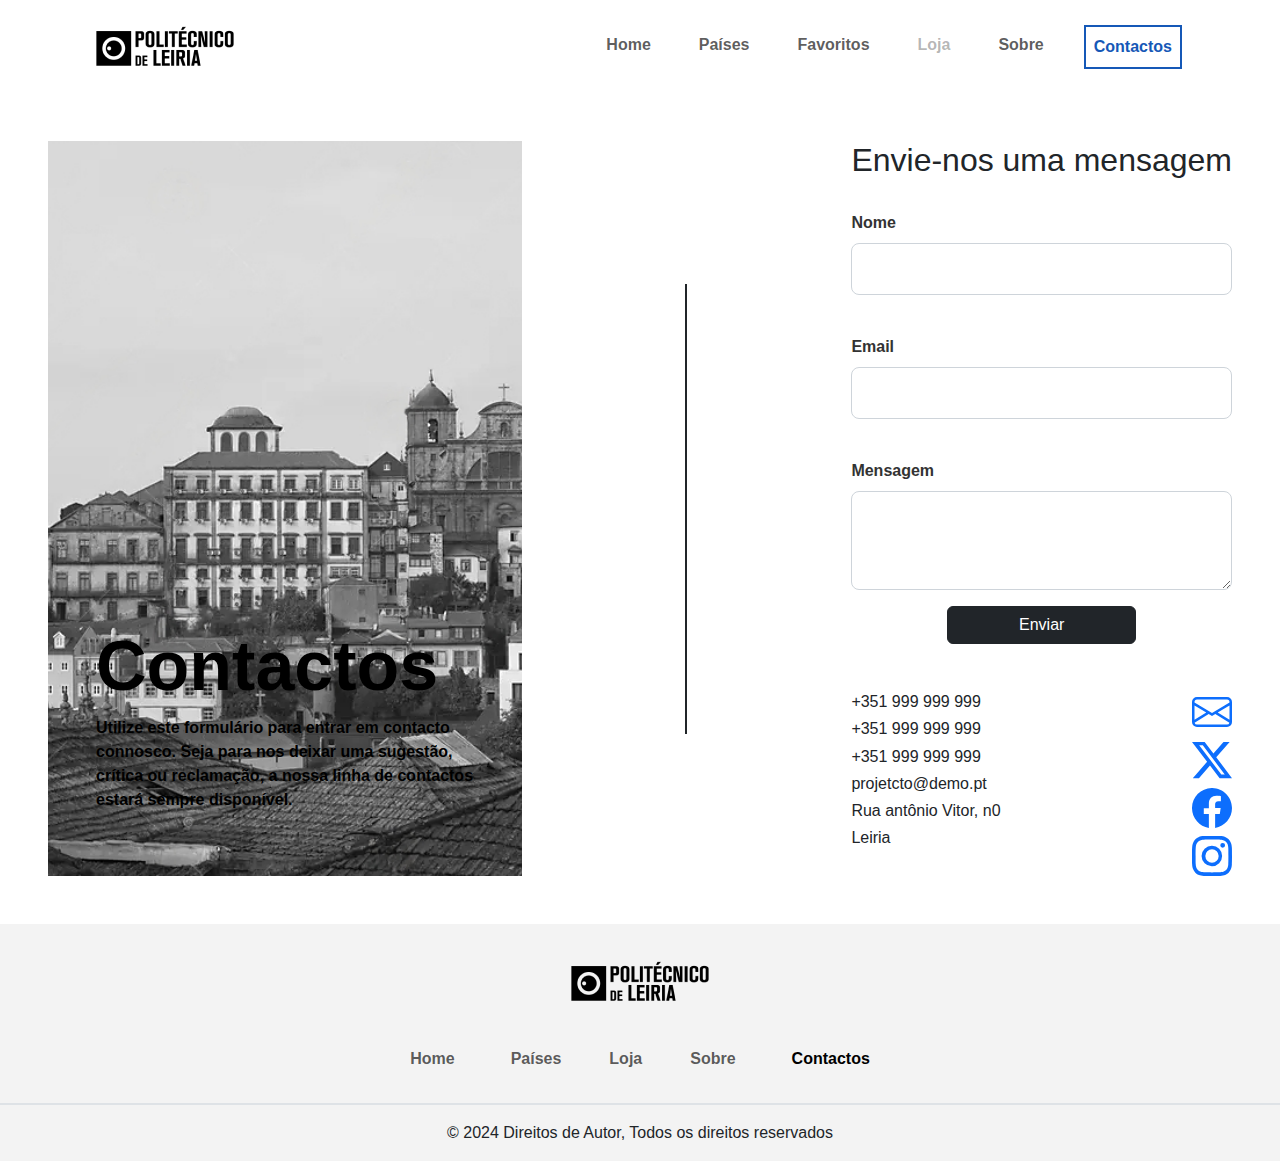
==== commit 20335e9b: "Site pronto para testes" ====
--- a/contactos.html
+++ b/contactos.html
@@ -15,14 +15,10 @@
   <body>
     <!-- nav bar menu principal-->
     <nav class="navbar navbar-expand-lg bg-white">
-      <div class="container position-relative">
-        <div position-absolute start-0>
-          <a href="#">
-            <img
-              src="assets/img/logo.png"
-              alt="Instituto Politecnico de Leiria"
-          /></a>
-        </div>
+      <div class="container">
+        <a href="index.html" class="navbar-brand">
+          <img src="assets/img/logo.png" alt="Instituto Politecnico de Leiria" />
+        </a>
         <button
           class="navbar-toggler"
           type="button"
@@ -34,23 +30,25 @@
         >
           <span class="navbar-toggler-icon"></span>
         </button>
-
-        <div class="collapse navbar-collapse">
-          <ul id="navbarNav" class="navbar-nav position-absolute end-0 fw-bold">
-            <li class="nav-item px-4">
-              <a class="nav-link" href="index.html">Home</a>
-            </li>
-            <li class="nav-item px-3">
-              <a class="nav-link" href="paises.html">Países</a>
-            </li>
-            <li class="nav-item px-3">
-              <a class="nav-link" href="#">Loja</a>
+        <div class="collapse navbar-collapse" id="navbarNav">
+          <ul class="navbar-nav ms-auto fw-bold">
+            <li class="nav-item px-3">
+              <a class="nav-link " aria-current="page" href="index.html">Home</a>
+            </li>
+            <li class="nav-item px-3">
+              <a class="nav-link " href="paises.html">Países</a>
+            </li>
+            <li class="nav-item px-3">
+              <a class="nav-link " href="favoritos.html">Favoritos</a>
+            </li>
+            <li class="nav-item px-3">
+              <a class="nav-link disabled" href="#">Loja</a>
             </li>
             <li class="nav-item px-3">
               <a class="nav-link" href="sobre.html">Sobre</a>
             </li>
             <li class="nav-item px-3">
-              <a id="btcontactos" class="nav-link px-3 active" href="contactos.html" aria-current="page">Contactos</a>
+              <a id="btcontactos" class="nav-link" href="contactos.html">Contactos</a>
             </li>
           </ul>
         </div>
--- a/assets/css/styles.css
+++ b/assets/css/styles.css
@@ -296,6 +296,11 @@
     font-size: 55px;
 }
 
+#texto p {
+    font-weight: bold;
+    color: white;
+}
+
 #imagemProjeto img {
     background-color: #000;
     opacity: 0.80;
@@ -397,7 +402,7 @@
 
 
 
-/* *************************************************** Lista de Paises **************************** */
+/* *************************************************** Lista de Paises e Favoritos**************************** */
 #CardPais {
     aspect-ratio: 4 / 3; 
     margin-bottom: 20px;
@@ -461,4 +466,30 @@
 .tituloPaginaPaises{
     background: #EDEDED;
 }
-/* *************************************************** Lista de Paises **************************** */
+
+#tituloFavoritos{
+    background-image: url('../img/terra.png');
+    background-size: cover;
+    background-position: bottom;
+    display: flex; 
+    align-items: center;
+    justify-content: center;
+    /* height: 600px; */
+    display: flex; align-items: center; 
+    color: #EDEDED;
+}
+
+#tituloPaises{
+    background-image: url('../img/terra.png');
+    background-size: cover;
+    background-position: bottom;
+    display: flex; 
+    align-items: center;
+    justify-content: center;
+    /* height: 600px; */
+    display: flex; align-items: center; 
+    color: #EDEDED;
+}
+
+/* *************************************************** Lista de Paises e Favoritos**************************** */
+
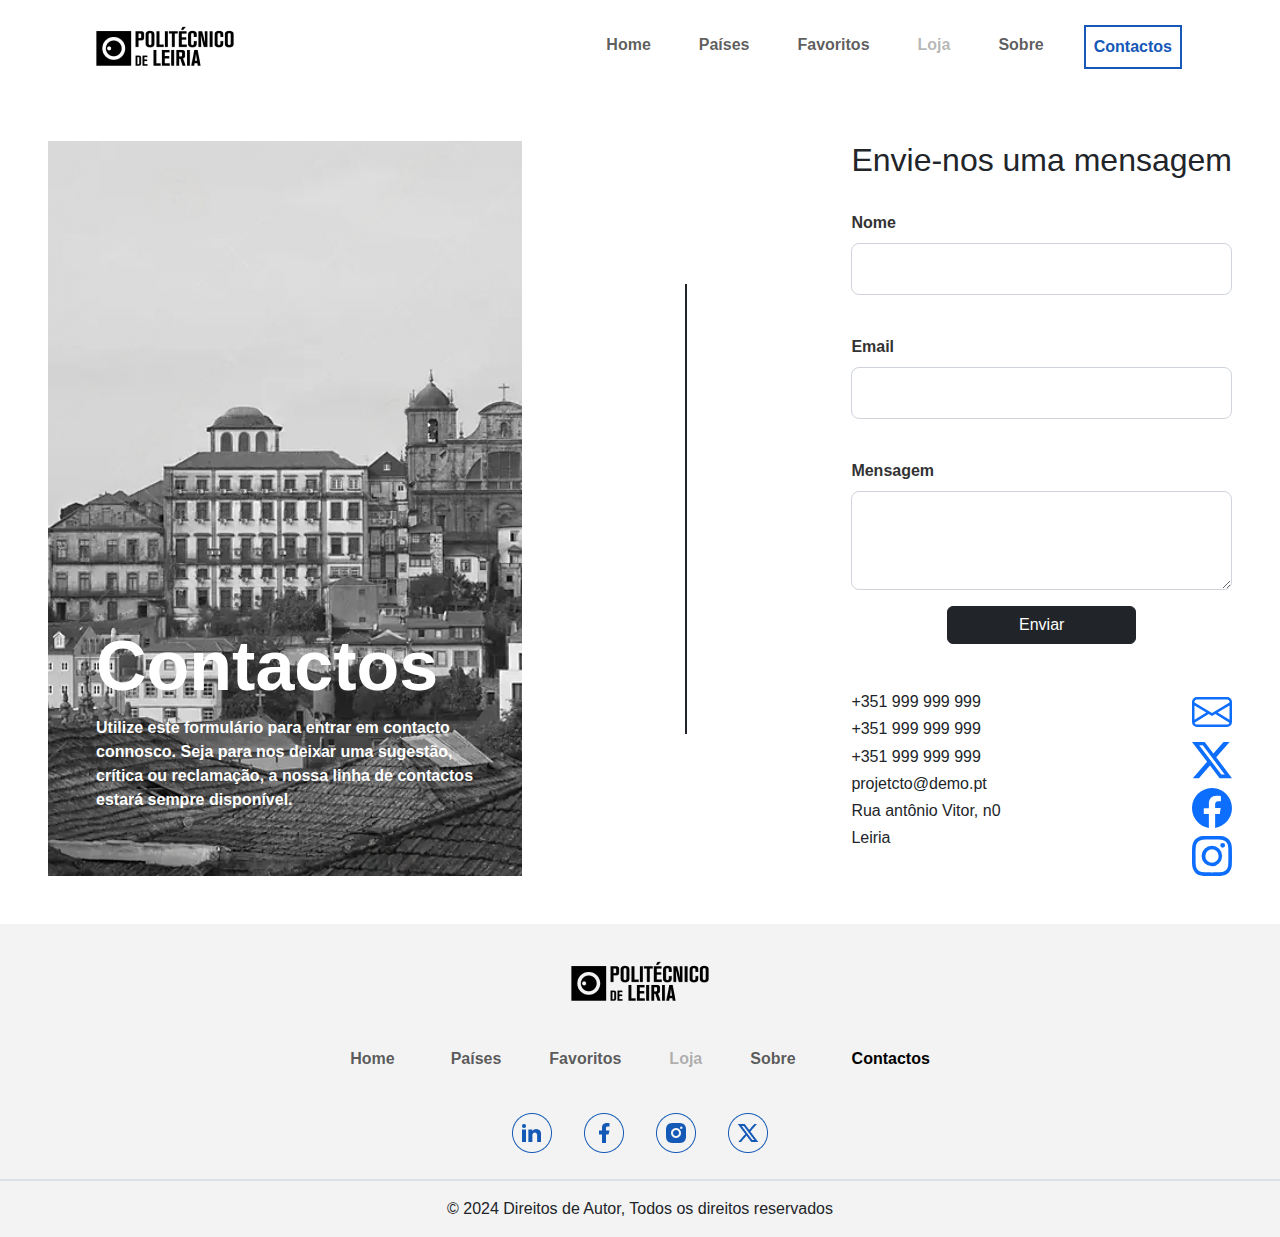
==== commit 1bdf3e74: "footer acabado" ====
--- a/contactos.html
+++ b/contactos.html
@@ -58,15 +58,15 @@
     
     <!--                                                                 final nav bar -->
     <section class="d-flex flex-column flex-md-row justify-content-between gap-5 p-4 m-4">
-        <div class="d-flex flex-column justify-content-end p-5 text-white"
+        <div class="d-flex flex-column justify-content-end p-5 "
         id="TextoAboutContacto">
-          <div>
+          <div class="">
             <div>
-              <h1 id="TextoAboutContactoHeading">Contactos</h1>
+              <h1 id="TextoAboutContactoHeading" class="text-white ">Contactos</h1>
             </div>
             <div>
               <p>
-                <span class="fw-bold">
+                <span class="fw-bold text-white">
                   Utilize este formulário para entrar em contacto connosco. Seja para nos deixar uma sugestão, crítica ou reclamação, a nossa linha de
                   contactos estará sempre disponível.
                 </span>
@@ -158,26 +158,30 @@
 
       <div class="py-3">
         <!-- menu do footer -->
-        <nav class="navbar navbar-expand-lg d-flex">
+        <div class="d-block d-md-none text-center">
+          <a href="#">Ir para o topo da página</a>
+        </div>
+        <nav class="d-none d-md-block navbar navbar-expand-md d-flex">
           <div class="container-fluid">
-            <div class="collapse navbar-collapse justify-content-center">
+            <div class="collapse navbar-collapse justify-content-center" >
               <ul id="navbarNav" class="navbar-nav fw-bold">
                 <li class="nav-item px-4">
-                  <a class="nav-link" href="#"
-                    >Home</a
-                  >
-                </li>
-                <li class="nav-item px-3">
-                  <a class="nav-link" href="index.html">Países</a>
-                </li>
-                <li class="nav-item px-3">
-                  <a class="nav-link" href="#">Loja</a>
-                </li>
-                <li class="nav-item px-3">
-                  <a class="nav-link" href="sobre.html">Sobre</a>
-                </li>
-                <li class="nav-item px-3">
-                  <a class="nav-link px-3 active" aria-current="page" href="contactos.html">Contactos</a>
+                  <a class="nav-link " aria-current="page" href="index.html">Home</a>
+                </li>
+                <li class="nav-item px-3">
+                  <a class="nav-link" href="paises.html">Países</a>
+                </li>
+                <li class="nav-item px-3">
+                  <a class="nav-link " href="favoritos.html">Favoritos</a>
+                </li>
+                <li class="nav-item px-3">
+                  <a class="nav-link disabled" href="#">Loja</a>
+                </li>
+                <li class="nav-item px-3">
+                  <a class="nav-link " href="sobre.html">Sobre</a>
+                </li>
+                <li class="nav-item px-3" >
+                  <a class="nav-link active px-3" href="contactos.html">Contactos</a>
                 </li>
               </ul>
             </div>
@@ -186,7 +190,20 @@
       </div>
 
       <div>
-        <!-- link das redes sociais -->
+        <ul class="container-fluid listaRS align-items-center justify-content-center">
+          <li class="px-3">
+            <a href="https://www.linkedin.com" target="_blank"><img id="btin" src="assets/img/in.png" alt="https://www.linkedin.com"></a>
+          </li>
+          <li class="px-3">
+            <a href="https://www.facebook.com" target="_blank"><img id="btfb" src="assets/img/fb.png" alt="https://www.facebook.com"></a>
+          </li>
+          <li class="px-3">
+            <a href="https://www.instagram.com/" target="_blank"><img id="btinst" src="assets/img/inst.png" alt="https://www.instagram.com/"></a>
+          </li>
+          <li class="px-3">
+            <a href="https://x.com/" target="_blank"><img id="btx" src="assets/img/x.png" alt="https://x.com/"></a>
+          </li>
+        </ul>
       </div>
 
       <div class="text-center border-top border-2 py-3">
--- a/assets/css/styles.css
+++ b/assets/css/styles.css
@@ -230,7 +230,7 @@
 
 /* *************************************************** Contactos  **************************** */
 #TextoAboutContacto {
-    background-image: url('/assets/img/PORTOcontactos.png');
+    background-image: url('../img/PORTOcontactos.png');
     background-size: cover;
     background-position: center;
     background-repeat: no-repeat;
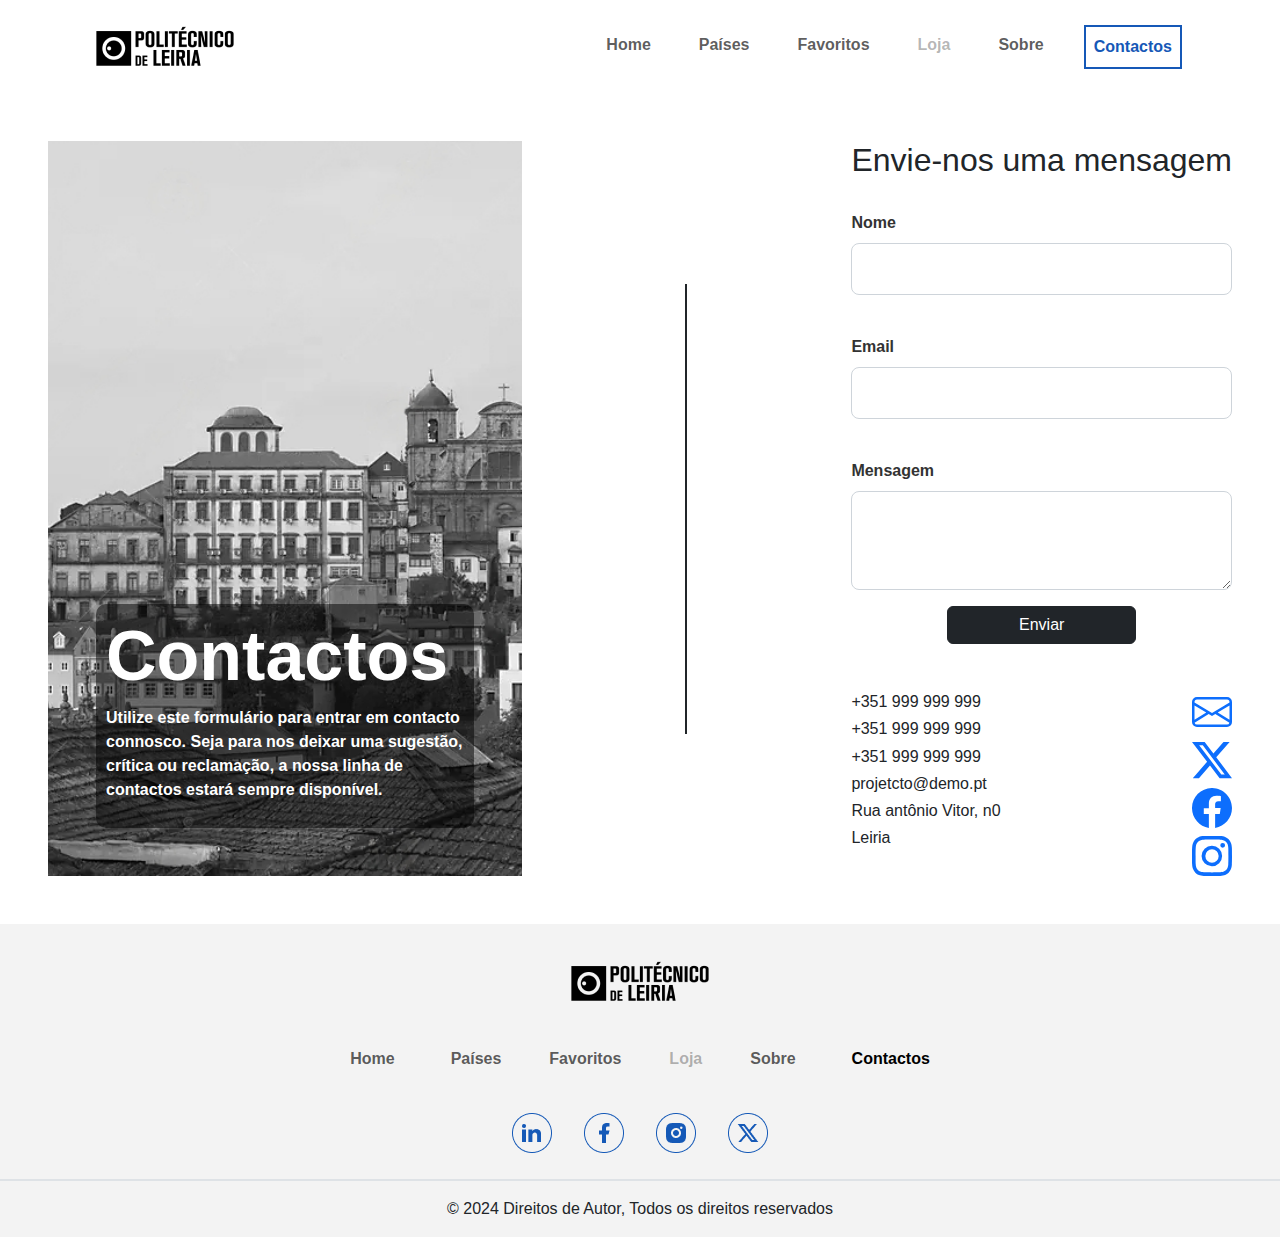
==== commit 9be6807f: "Melhoramentos no design e responsividade da página de Detalhes de País e Contactos" ====
--- a/contactos.html
+++ b/contactos.html
@@ -60,7 +60,7 @@
     <section class="d-flex flex-column flex-md-row justify-content-between gap-5 p-4 m-4">
         <div class="d-flex flex-column justify-content-end p-5 "
         id="TextoAboutContacto">
-          <div class="">
+          <div class="TextoAboutContactoConteudo">
             <div>
               <h1 id="TextoAboutContactoHeading" class="text-white ">Contactos</h1>
             </div>
--- a/assets/css/styles.css
+++ b/assets/css/styles.css
@@ -240,8 +240,10 @@
     max-width: 40%;
 }
 
-#TextoAboutContacto h1, p {
-    color:#000;
+.TextoAboutContactoConteudo {
+    background-color: rgba(0, 0, 0, 0.5);
+    border-radius: 10px; 
+    padding: 10px;
 }
 
 #contactoDivider {
@@ -343,8 +345,8 @@
     border-radius: 10px; 
     padding: 10px;
     opacity: 1;
-    max-width: 100%;
-    height: auto;
+    max-width: 500px;
+    max-height: 800px;
     transition: transform 0.3s ease; 
 }
 
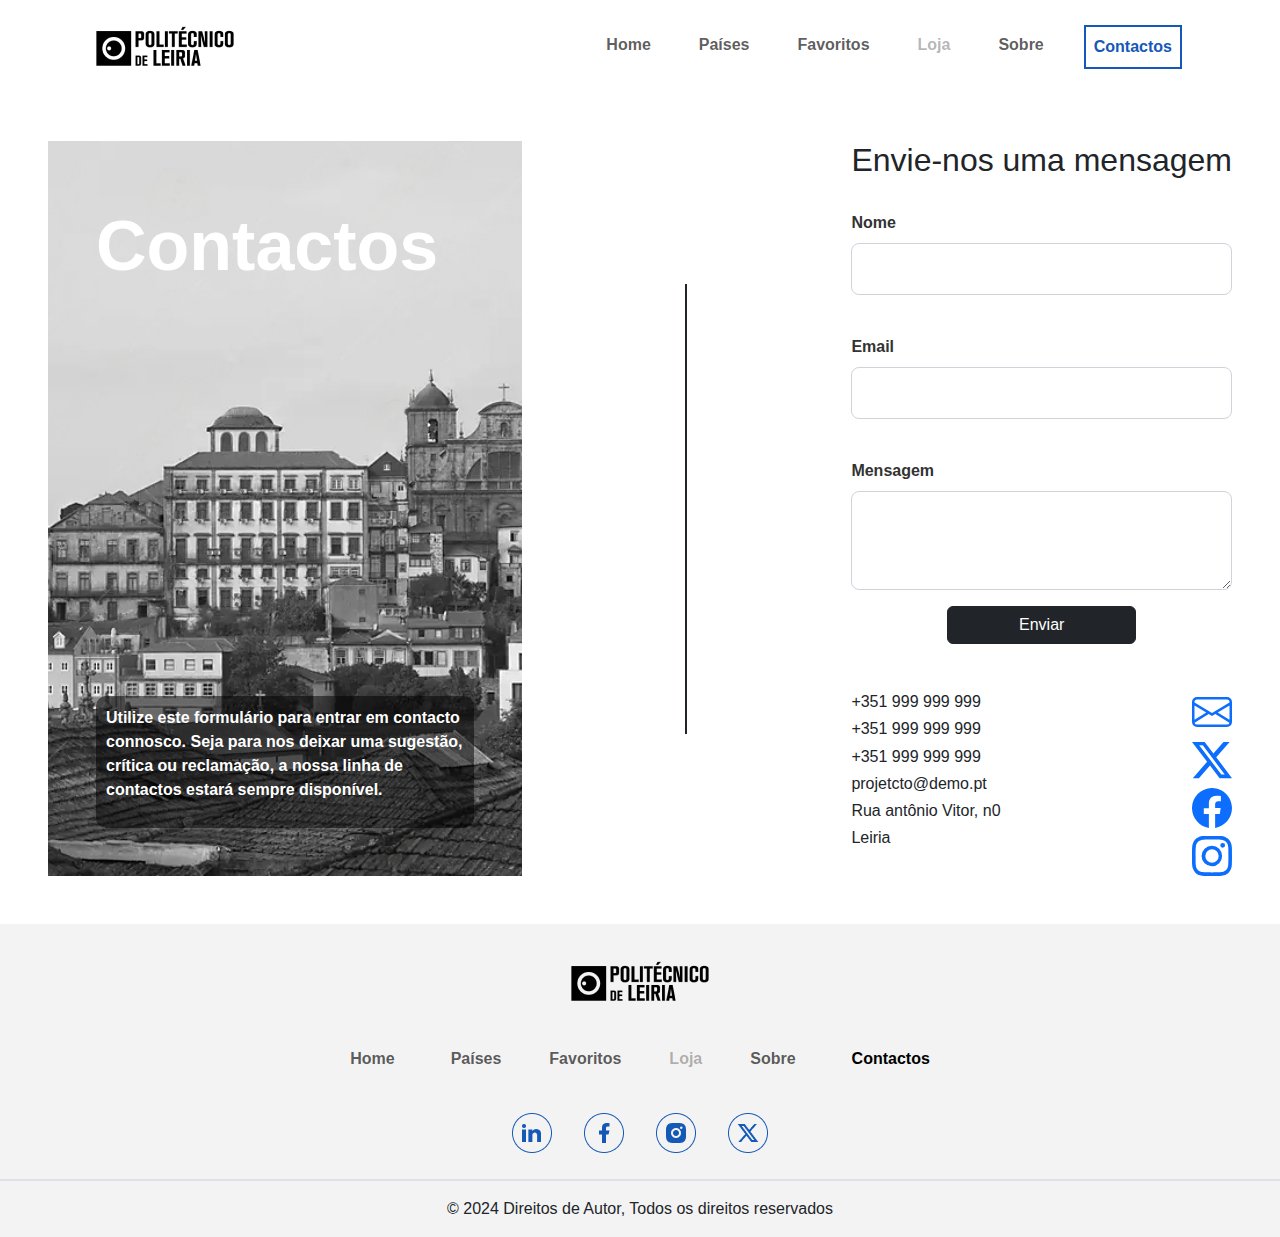
==== commit 43cc8f75: "Mais desing para a página de contactos.html" ====
--- a/contactos.html
+++ b/contactos.html
@@ -64,7 +64,7 @@
             <div>
               <h1 id="TextoAboutContactoHeading" class="text-white ">Contactos</h1>
             </div>
-            <div>
+            <div id="CorpoDoTexto">
               <p>
                 <span class="fw-bold text-white">
                   Utilize este formulário para entrar em contacto connosco. Seja para nos deixar uma sugestão, crítica ou reclamação, a nossa linha de
--- a/assets/css/styles.css
+++ b/assets/css/styles.css
@@ -240,7 +240,12 @@
     max-width: 40%;
 }
 
-.TextoAboutContactoConteudo {
+#TextoAboutContactoHeading {
+    position: relative; /* Permite deslocar o elemento */
+    top: -400px; /* Move o título para cima */
+}
+
+.TextoAboutContactoConteudo #CorpoDoTexto{
     background-color: rgba(0, 0, 0, 0.5);
     border-radius: 10px; 
     padding: 10px;
@@ -431,8 +436,6 @@
     scale: 1.03;
 }
 
-
-
 .cardPais-Conteudo img{
     width: auto;
     height: 200px;
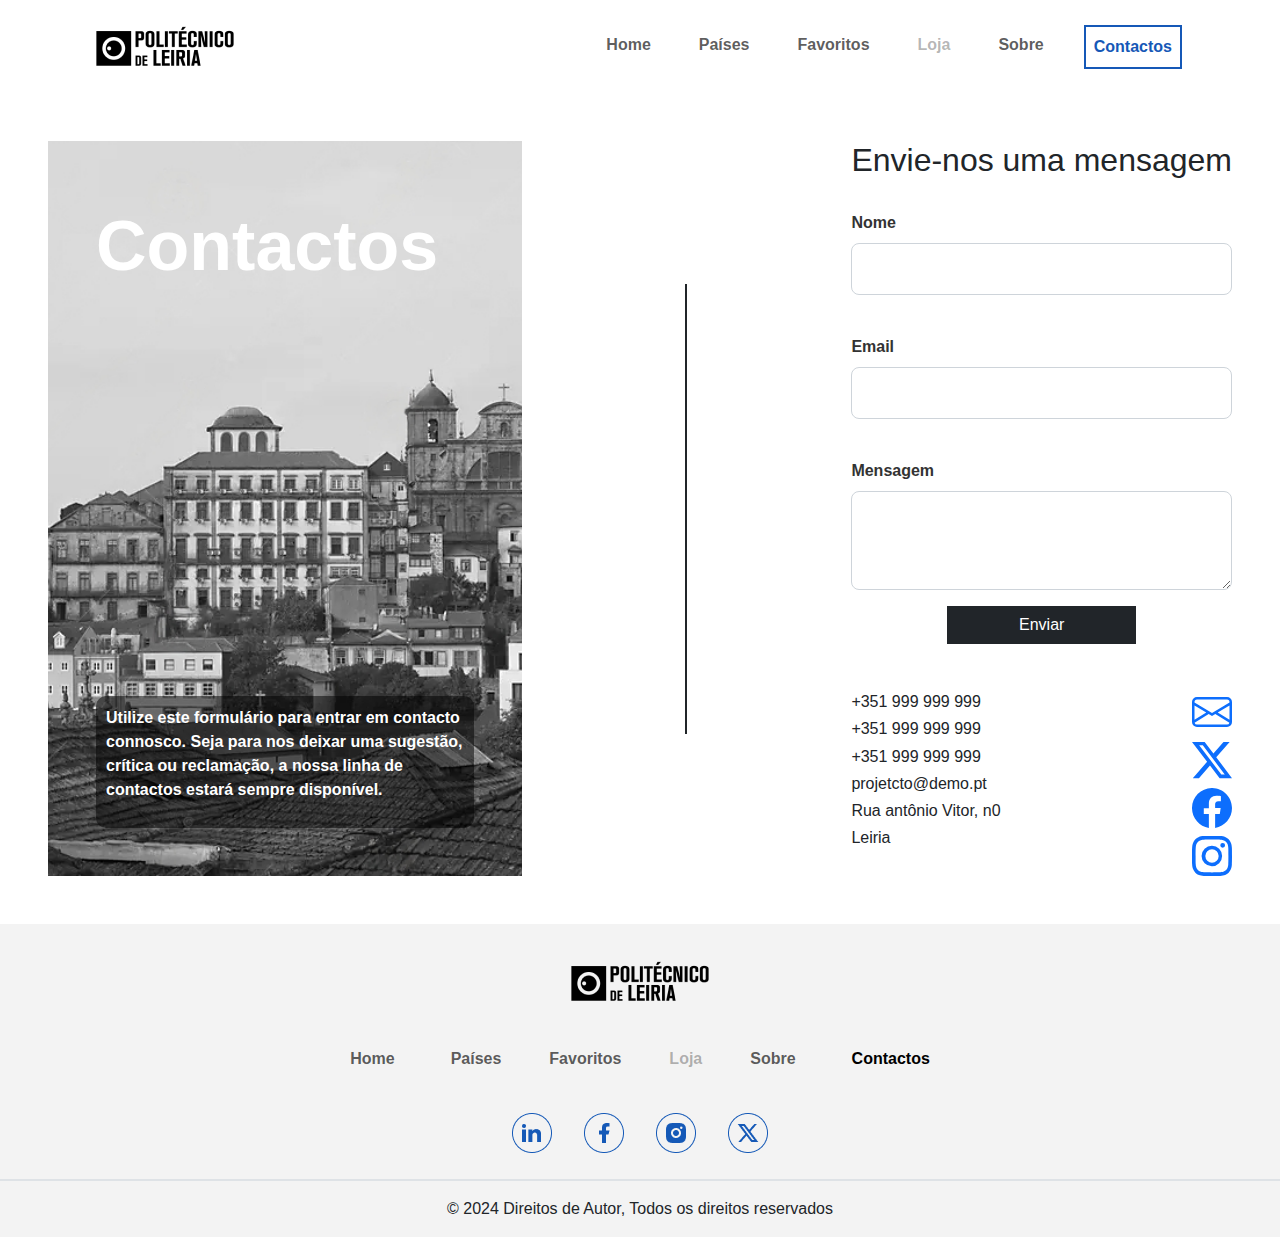
==== commit b2ecd062: "links dos card da homepage" ====
--- a/contactos.html
+++ b/contactos.html
@@ -99,7 +99,7 @@
                             <textarea class="form-control" id="mensagem" name="mensagem" rows="3" required></textarea>
                         </div>
                         <div class="d-flex flex-column align-content-center justify-content-center px-5">
-                          <button type="submit" class="btn btn-dark mx-5">Enviar</button>
+                          <button type="submit" id="btnEnviar" class="btn btn-dark mx-5">Enviar</button>
                         </div>
                     </form>
                 </div>
--- a/assets/css/styles.css
+++ b/assets/css/styles.css
@@ -241,8 +241,8 @@
 }
 
 #TextoAboutContactoHeading {
-    position: relative; /* Permite deslocar o elemento */
-    top: -400px; /* Move o título para cima */
+    position: relative; 
+    top: -400px
 }
 
 .TextoAboutContactoConteudo #CorpoDoTexto{
@@ -253,6 +253,14 @@
 
 #contactoDivider {
     height: 50vh;
+}
+
+
+#btnEnviar{
+    border-radius: 0%;
+}
+#btnEnviar:hover{
+    background: #1558B7;
 }
 
 /* Mobile media querye */
@@ -269,6 +277,13 @@
 
     #contactoDivider {
         display: none;
+    }
+}
+
+@media (max-width: 768px) {
+    #TextoAboutContactoHeading {
+        font-size: 40px;
+        top:auto;
     }
 }
 /* *************************************************** Contactos  **************************** */
@@ -405,6 +420,15 @@
     font-family: 'Arial', sans-serif;
 }
 
+#linkMapa{
+    border-radius: 0%;
+}
+#linkMapa:hover{
+    background: #1558B7;
+}
+
+
+
 /* *************************************************** DETALHES PAÍSES **************************** */
 
 
